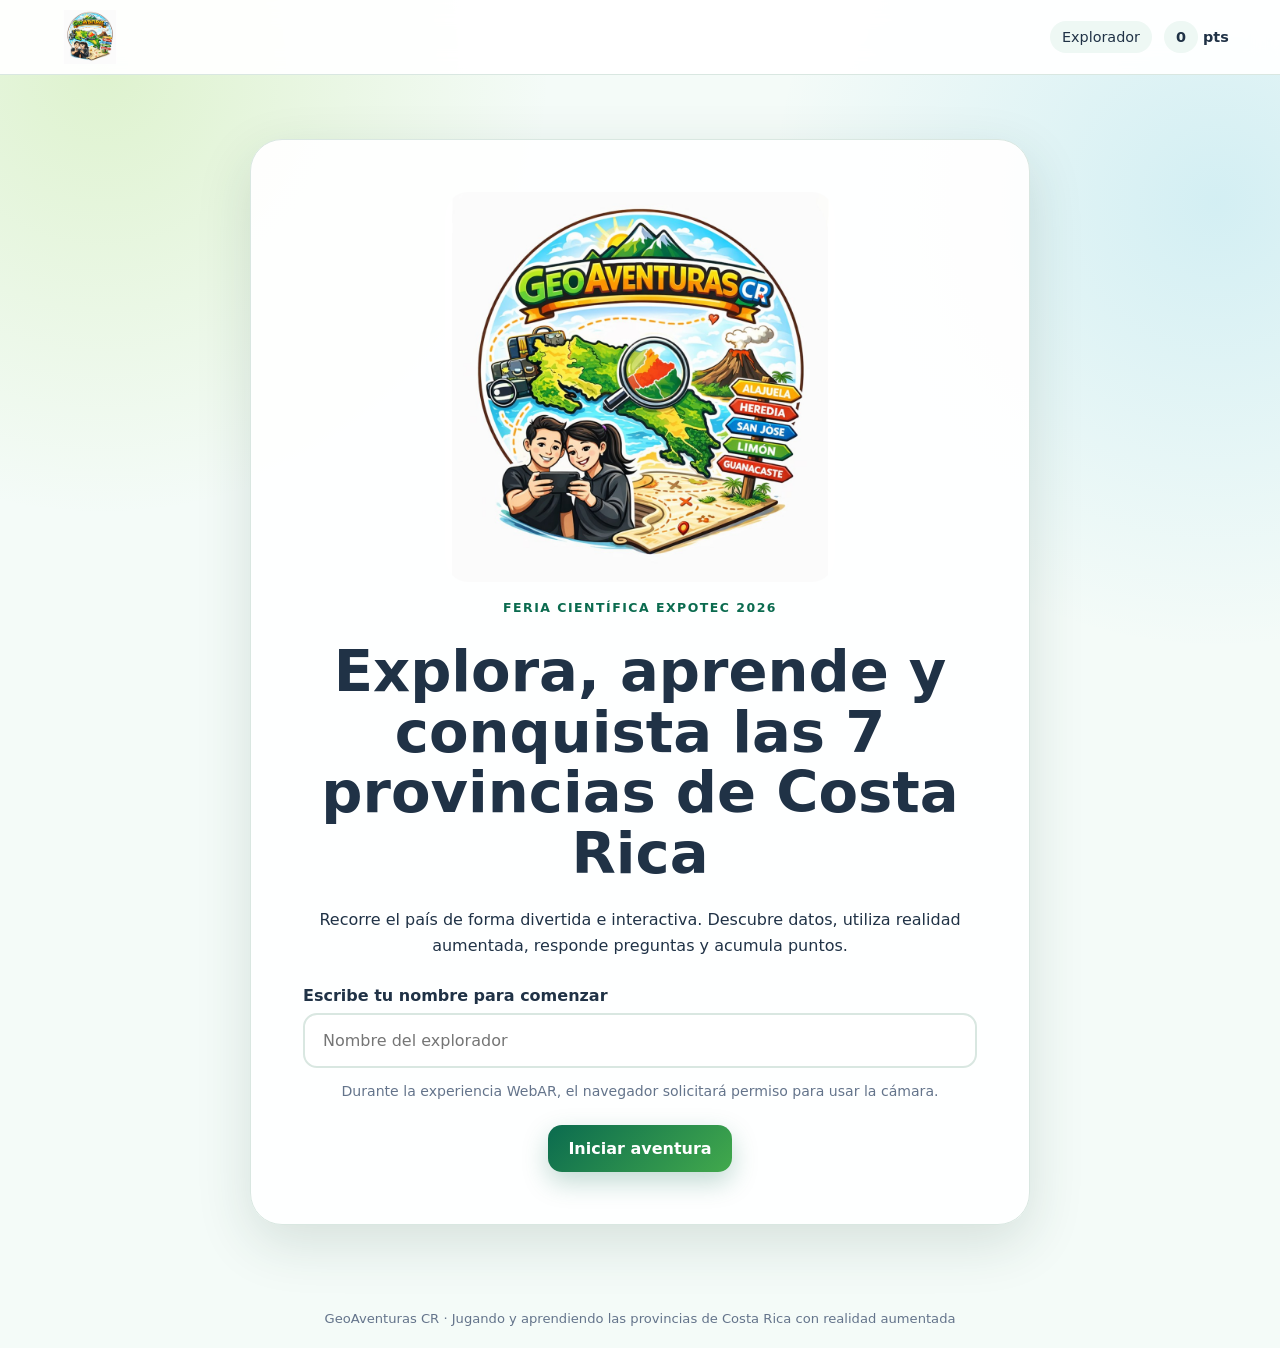
==== index.html @ 5a38e533 "Carga inicial del prototipo GeoAventuras CR v0.1" ====
<!doctype html>
<html lang="es">
<head>
  <meta charset="utf-8">
  <meta name="viewport" content="width=device-width,initial-scale=1,viewport-fit=cover">
  <meta name="theme-color" content="#0b6b4f">
  <meta name="description" content="GeoAventuras CR: juego educativo sobre las provincias de Costa Rica.">
  <title>GeoAventuras CR</title>
  <link rel="stylesheet" href="estilos.css">
  <script defer src="juego.js"></script>
</head>
<body>
  <div class="app-shell">
    <header class="topbar">
      <img src="assets/logo-geoaventuras.jpg" alt="Logo de GeoAventuras CR" class="top-logo">
      <div class="top-stats">
        <span id="playerBadge">Explorador</span>
        <strong><span id="scoreTop">0</span> pts</strong>
      </div>
    </header>

    <main>
      <section id="screen-welcome" class="screen active welcome">
        <div class="hero-card">
          <img src="assets/logo-geoaventuras.jpg" alt="GeoAventuras CR" class="hero-logo">
          <p class="eyebrow">Feria Científica EXPOTEC 2026</p>
          <h1>Explora, aprende y conquista las 7 provincias de Costa Rica</h1>
          <p>Recorre el país de forma divertida e interactiva. Descubre datos, utiliza realidad aumentada, responde preguntas y acumula puntos.</p>
          <label for="playerName">Escribe tu nombre para comenzar</label>
          <input id="playerName" type="text" maxlength="40" autocomplete="name" placeholder="Nombre del explorador">
          <p class="camera-note">Durante la experiencia WebAR, el navegador solicitará permiso para usar la cámara.</p>
          <button id="startBtn" class="btn primary">Iniciar aventura</button>
        </div>
      </section>

      <section id="screen-map" class="screen">
        <div class="section-heading">
          <div>
            <p class="eyebrow">Ruta nacional</p>
            <h2>Mapa de Costa Rica</h2>
            <p>Limón está disponible. Las demás provincias se habilitarán progresivamente.</p>
          </div>
          <div class="progress-box">
            <span>Progreso</span>
            <strong id="progressText">0 de 7</strong>
          </div>
        </div>

        <div class="map-layout">
          <img src="assets/mapa-costa-rica.svg" alt="Mapa esquemático de Costa Rica con Limón disponible" class="cr-map">
          <div class="province-grid" id="provinceGrid"></div>
        </div>
      </section>

      <section id="screen-limon" class="screen">
        <button class="back-link" data-go="screen-map">← Volver al mapa</button>
        <div class="province-hero">
          <img src="assets/limon-representativa.svg" alt="Ilustración representativa de Limón">
          <div class="province-copy">
            <p class="eyebrow">Provincia 1</p>
            <h2>Limón</h2>
            <p>Limón se ubica en la zona este y noreste de Costa Rica, junto al mar Caribe. Destaca por su riqueza natural, diversidad cultural y actividad portuaria.</p>
            <div class="fact-grid">
              <div><span>Capital</span><strong>Limón</strong></div>
              <div><span>Litoral</span><strong>Caribe</strong></div>
              <div><span>Preguntas</span><strong>6</strong></div>
              <div><span>Puntaje máximo</span><strong>60</strong></div>
            </div>
            <div class="action-row">
              <a class="btn secondary" href="ar-limon.html">Probar realidad aumentada</a>
              <button id="beginQuizBtn" class="btn primary">Comenzar preguntas</button>
            </div>
          </div>
        </div>
      </section>

      <section id="screen-quiz" class="screen">
        <div class="quiz-header">
          <div>
            <p class="eyebrow">Desafío de Limón</p>
            <h2 id="questionCounter">Pregunta 1 de 6</h2>
          </div>
          <div class="score-chip"><span id="quizScore">0</span> puntos</div>
        </div>

        <div class="quiz-card">
          <div class="quiz-progress"><span id="quizProgressBar"></span></div>
          <h3 id="questionText"></h3>
          <div id="answers" class="answers"></div>
          <div id="feedback" class="feedback" aria-live="polite"></div>
          <button id="nextQuestionBtn" class="btn primary hidden">Continuar</button>
        </div>
      </section>

      <section id="screen-result" class="screen">
        <div class="result-card">
          <div class="result-icon">🏆</div>
          <p class="eyebrow">Provincia completada</p>
          <h2>¡Misión Limón finalizada!</h2>
          <p id="resultMessage"></p>
          <div class="big-score"><span id="finalScore">0</span><small>/60 puntos</small></div>
          <div class="result-actions">
            <button id="returnMapBtn" class="btn primary">Volver al mapa</button>
            <button id="resetBtn" class="btn ghost">Reiniciar prototipo</button>
          </div>
          <p class="prototype-note">En la versión final, al completar las siete provincias se generará el certificado de participación en PDF.</p>
        </div>
      </section>
    </main>

    <footer>GeoAventuras CR · Jugando y aprendiendo las provincias de Costa Rica con realidad aumentada</footer>
  </div>
</body>
</html>
---- estilos.css ----
:root{
  --green:#0b6b4f;
  --green-2:#42a94c;
  --lime:#91d43b;
  --orange:#f58220;
  --yellow:#ffd43b;
  --blue:#0ca4d6;
  --ink:#203246;
  --muted:#64748b;
  --bg:#f4fbf8;
  --card:#ffffff;
  --danger:#c23b32;
  --border:#d9e7e1;
  --shadow:0 18px 55px rgba(26,65,52,.14);
}
*{box-sizing:border-box}
html{scroll-behavior:smooth}
body{
  margin:0;
  font-family:Inter,ui-sans-serif,system-ui,-apple-system,BlinkMacSystemFont,"Segoe UI",sans-serif;
  color:var(--ink);
  background:
    radial-gradient(circle at 8% 5%,rgba(145,212,59,.22),transparent 28rem),
    radial-gradient(circle at 95% 15%,rgba(12,164,214,.14),transparent 28rem),
    var(--bg);
}
button,input{font:inherit}
button,a{touch-action:manipulation}
.app-shell{min-height:100vh;display:flex;flex-direction:column}
.topbar{
  position:sticky;top:0;z-index:20;
  display:flex;align-items:center;justify-content:space-between;
  padding:10px clamp(16px,4vw,54px);
  background:rgba(255,255,255,.94);backdrop-filter:blur(12px);
  border-bottom:1px solid var(--border)
}
.top-logo{width:78px;height:54px;object-fit:contain;border-radius:12px}
.top-stats{display:flex;align-items:center;gap:12px;font-size:.9rem}
.top-stats span{background:#eef8f4;padding:8px 12px;border-radius:999px}
main{flex:1}
.screen{display:none;padding:clamp(24px,5vw,64px);max-width:1280px;margin:0 auto;width:100%}
.screen.active{display:block;animation:fade .35s ease}
@keyframes fade{from{opacity:0;transform:translateY(8px)}to{opacity:1;transform:none}}
.welcome{min-height:calc(100vh - 140px);place-items:center}
.welcome.active{display:grid}
.hero-card{
  max-width:780px;background:rgba(255,255,255,.95);border:1px solid var(--border);
  border-radius:32px;padding:clamp(24px,5vw,52px);box-shadow:var(--shadow);text-align:center
}
.hero-logo{width:min(390px,85%);border-radius:24px}
.eyebrow{text-transform:uppercase;letter-spacing:.12em;font-weight:800;color:var(--green);font-size:.78rem}
h1{font-size:clamp(2rem,5vw,3.6rem);line-height:1.05;margin:.4em 0}
h2{font-size:clamp(1.75rem,4vw,2.7rem);margin:.2em 0}
p{line-height:1.65}
label{display:block;text-align:left;font-weight:750;margin:26px 0 8px}
input{
  width:100%;padding:16px 18px;border:2px solid var(--border);border-radius:14px;
  outline:none;background:white
}
input:focus{border-color:var(--green-2);box-shadow:0 0 0 4px rgba(66,169,76,.12)}
.camera-note{font-size:.88rem;color:var(--muted);margin:12px 0 22px}
.btn{
  display:inline-flex;align-items:center;justify-content:center;gap:8px;
  border:0;border-radius:14px;padding:14px 20px;font-weight:800;cursor:pointer;
  text-decoration:none;transition:.2s transform,.2s box-shadow,.2s background
}
.btn:hover{transform:translateY(-2px)}
.btn.primary{background:linear-gradient(135deg,var(--green),var(--green-2));color:white;box-shadow:0 10px 26px rgba(11,107,79,.25)}
.btn.secondary{background:linear-gradient(135deg,var(--blue),#30c2cf);color:white}
.btn.ghost{background:#eff5f2;color:var(--ink)}
.section-heading{display:flex;gap:24px;align-items:flex-end;justify-content:space-between;margin-bottom:30px}
.progress-box{background:white;border:1px solid var(--border);border-radius:18px;padding:14px 20px;min-width:130px;text-align:center}
.progress-box span{display:block;color:var(--muted);font-size:.82rem}
.map-layout{display:grid;grid-template-columns:minmax(0,1.2fr) minmax(290px,.8fr);gap:28px;align-items:start}
.cr-map{width:100%;background:white;border:1px solid var(--border);border-radius:28px;box-shadow:var(--shadow)}
.province-grid{display:grid;gap:12px}
.province-card{
  width:100%;display:flex;align-items:center;justify-content:space-between;gap:15px;
  text-align:left;border:1px solid var(--border);border-radius:18px;padding:16px;background:white;
  color:var(--ink)
}
.province-card.available{cursor:pointer;border-color:#a6dd94;box-shadow:0 8px 24px rgba(66,169,76,.14)}
.province-card.locked{opacity:.66;cursor:not-allowed}
.province-card.completed{border-color:var(--green);background:#edf9f0}
.province-card .status{font-size:.78rem;font-weight:800;padding:7px 10px;border-radius:999px;background:#eef2f4}
.province-card.available .status{background:#e1f6df;color:#26732e}
.back-link{border:0;background:transparent;color:var(--green);font-weight:800;cursor:pointer;margin-bottom:18px}
.province-hero{
  display:grid;grid-template-columns:minmax(0,1.1fr) minmax(320px,.9fr);gap:32px;
  background:white;border:1px solid var(--border);border-radius:30px;padding:clamp(18px,3vw,34px);box-shadow:var(--shadow)
}
.province-hero>img{width:100%;border-radius:22px}
.fact-grid{display:grid;grid-template-columns:repeat(2,1fr);gap:12px;margin:24px 0}
.fact-grid>div{background:#f3faf6;padding:14px;border-radius:14px}
.fact-grid span{display:block;color:var(--muted);font-size:.78rem}
.action-row{display:flex;gap:12px;flex-wrap:wrap}
.quiz-header{display:flex;align-items:center;justify-content:space-between;margin-bottom:24px}
.score-chip{background:var(--yellow);padding:12px 18px;border-radius:999px;font-weight:900}
.quiz-card{max-width:850px;margin:auto;background:white;border-radius:30px;padding:clamp(22px,5vw,45px);box-shadow:var(--shadow);border:1px solid var(--border)}
.quiz-card h3{font-size:clamp(1.35rem,3vw,2rem);line-height:1.35}
.quiz-progress{height:10px;background:#e7efeb;border-radius:999px;overflow:hidden;margin-bottom:28px}
.quiz-progress span{display:block;height:100%;width:0;background:linear-gradient(90deg,var(--green-2),var(--yellow));transition:width .3s}
.answers{display:grid;gap:12px;margin:24px 0}
.answer-btn{
  width:100%;text-align:left;border:2px solid var(--border);background:white;padding:16px 18px;
  border-radius:16px;cursor:pointer;font-weight:680;color:var(--ink)
}
.answer-btn:hover:not(:disabled){border-color:var(--blue);background:#f0fbff}
.answer-btn.correct{border-color:var(--green-2);background:#eaf8e9}
.answer-btn.incorrect{border-color:var(--danger);background:#fff0ef}
.answer-btn:disabled{cursor:default}
.feedback{display:none;padding:16px;border-radius:14px;margin:16px 0;line-height:1.55}
.feedback.show{display:block}
.feedback.good{background:#eaf8e9;border-left:5px solid var(--green-2)}
.feedback.bad{background:#fff0ef;border-left:5px solid var(--danger)}
.hidden{display:none!important}
.result-card{max-width:720px;margin:auto;text-align:center;background:white;border:1px solid var(--border);border-radius:32px;padding:clamp(26px,6vw,58px);box-shadow:var(--shadow)}
.result-icon{font-size:4rem}
.big-score{font-size:clamp(3rem,10vw,6rem);font-weight:900;color:var(--green);line-height:1}
.big-score small{display:block;font-size:1rem;color:var(--muted);margin-top:8px}
.result-actions{display:flex;justify-content:center;gap:12px;flex-wrap:wrap;margin-top:28px}
.prototype-note{font-size:.87rem;color:var(--muted);margin-top:24px}
footer{text-align:center;padding:22px;color:var(--muted);font-size:.82rem}
@media(max-width:820px){
  .map-layout,.province-hero{grid-template-columns:1fr}
  .section-heading{align-items:flex-start;flex-direction:column}
  .progress-box{align-self:stretch}
}
@media(max-width:520px){
  .screen{padding:22px 15px}
  .topbar{padding:8px 12px}
  .top-logo{width:62px;height:44px}
  .top-stats{gap:6px;font-size:.78rem}
  .top-stats span{padding:7px 9px}
  .hero-card,.quiz-card,.result-card{border-radius:22px}
  .fact-grid{grid-template-columns:1fr 1fr}
  .action-row .btn{width:100%}
}
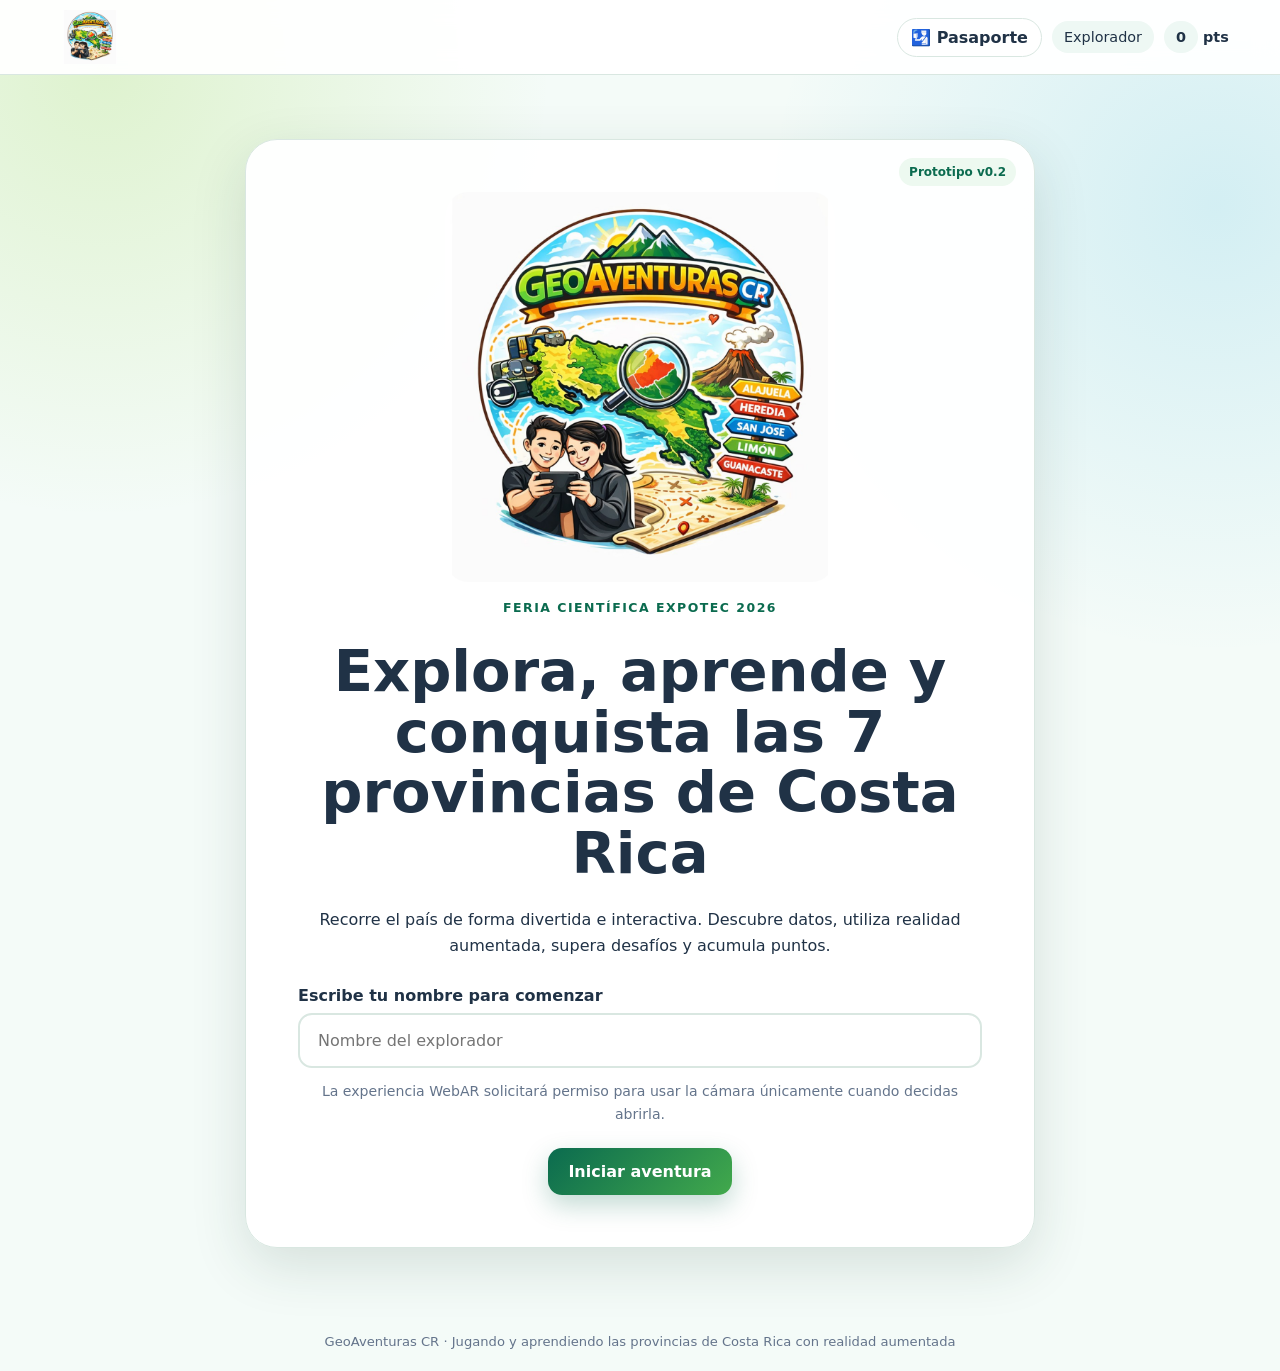
==== commit f3bee00e: "Actualización GeoAventuras CR v0.2 con mapa real de Costa Rica" ====
--- a/index.html
+++ b/index.html
@@ -2,33 +2,52 @@
 <html lang="es">
 <head>
   <meta charset="utf-8">
-  <meta name="viewport" content="width=device-width,initial-scale=1,viewport-fit=cover">
+  <meta name="viewport" content="width=device-width, initial-scale=1, viewport-fit=cover">
   <meta name="theme-color" content="#0b6b4f">
-  <meta name="description" content="GeoAventuras CR: juego educativo sobre las provincias de Costa Rica.">
-  <title>GeoAventuras CR</title>
+  <meta name="description" content="GeoAventuras CR: juego educativo WebAR sobre las provincias de Costa Rica.">
+  <title>GeoAventuras CR · v0.2</title>
   <link rel="stylesheet" href="estilos.css">
+  <script defer src="datos/catalogo.js"></script>
+  <script defer src="datos/limon.js"></script>
   <script defer src="juego.js"></script>
 </head>
 <body>
   <div class="app-shell">
     <header class="topbar">
-      <img src="assets/logo-geoaventuras.jpg" alt="Logo de GeoAventuras CR" class="top-logo">
-      <div class="top-stats">
-        <span id="playerBadge">Explorador</span>
-        <strong><span id="scoreTop">0</span> pts</strong>
+      <button class="brand-button" id="homeLogoBtn" aria-label="Ir al mapa">
+        <img src="assets/logo-geoaventuras.jpg" alt="Logo de GeoAventuras CR" class="top-logo">
+      </button>
+
+      <div class="top-actions">
+        <button class="passport-button" id="passportBtn" type="button">
+          <span>🛂</span> Pasaporte
+        </button>
+        <div class="top-stats">
+          <span id="playerBadge">Explorador</span>
+          <strong><span id="scoreTop">0</span> pts</strong>
+        </div>
       </div>
     </header>
 
     <main>
       <section id="screen-welcome" class="screen active welcome">
         <div class="hero-card">
+          <span class="version-chip">Prototipo v0.2</span>
           <img src="assets/logo-geoaventuras.jpg" alt="GeoAventuras CR" class="hero-logo">
           <p class="eyebrow">Feria Científica EXPOTEC 2026</p>
           <h1>Explora, aprende y conquista las 7 provincias de Costa Rica</h1>
-          <p>Recorre el país de forma divertida e interactiva. Descubre datos, utiliza realidad aumentada, responde preguntas y acumula puntos.</p>
+          <p>
+            Recorre el país de forma divertida e interactiva. Descubre datos,
+            utiliza realidad aumentada, supera desafíos y acumula puntos.
+          </p>
+
           <label for="playerName">Escribe tu nombre para comenzar</label>
           <input id="playerName" type="text" maxlength="40" autocomplete="name" placeholder="Nombre del explorador">
-          <p class="camera-note">Durante la experiencia WebAR, el navegador solicitará permiso para usar la cámara.</p>
+
+          <p class="camera-note">
+            La experiencia WebAR solicitará permiso para usar la cámara únicamente cuando decidas abrirla.
+          </p>
+
           <button id="startBtn" class="btn primary">Iniciar aventura</button>
         </div>
       </section>
@@ -38,57 +57,90 @@
           <div>
             <p class="eyebrow">Ruta nacional</p>
             <h2>Mapa de Costa Rica</h2>
-            <p>Limón está disponible. Las demás provincias se habilitarán progresivamente.</p>
-          </div>
+            <p>Limón está disponible. Las otras provincias se incorporarán progresivamente.</p>
+          </div>
+
           <div class="progress-box">
-            <span>Progreso</span>
+            <span>Progreso nacional</span>
             <strong id="progressText">0 de 7</strong>
+            <div class="mini-progress"><span id="nationalProgressBar"></span></div>
           </div>
         </div>
 
         <div class="map-layout">
-          <img src="assets/mapa-costa-rica.svg" alt="Mapa esquemático de Costa Rica con Limón disponible" class="cr-map">
-          <div class="province-grid" id="provinceGrid"></div>
-        </div>
-      </section>
-
-      <section id="screen-limon" class="screen">
+          <img
+            src="assets/mapa-costa-rica.svg"
+            alt="Mapa esquemático de Costa Rica con Limón disponible"
+            class="cr-map">
+
+          <aside>
+            <div class="passport-summary">
+              <span class="passport-icon">🛂</span>
+              <div>
+                <strong>Pasaporte GeoAventuras</strong>
+                <p id="passportSummaryText">Completa Limón para obtener tu primer sello.</p>
+              </div>
+            </div>
+            <div class="province-grid" id="provinceGrid"></div>
+          </aside>
+        </div>
+      </section>
+
+      <section id="screen-province" class="screen">
         <button class="back-link" data-go="screen-map">← Volver al mapa</button>
+
         <div class="province-hero">
-          <img src="assets/limon-representativa.svg" alt="Ilustración representativa de Limón">
+          <img id="provinceHeroImage" src="" alt="">
           <div class="province-copy">
-            <p class="eyebrow">Provincia 1</p>
-            <h2>Limón</h2>
-            <p>Limón se ubica en la zona este y noreste de Costa Rica, junto al mar Caribe. Destaca por su riqueza natural, diversidad cultural y actividad portuaria.</p>
+            <p class="eyebrow" id="provinceStage">Provincia 1</p>
+            <h2 id="provinceName">Limón</h2>
+            <p id="provinceSummary"></p>
+
             <div class="fact-grid">
-              <div><span>Capital</span><strong>Limón</strong></div>
-              <div><span>Litoral</span><strong>Caribe</strong></div>
-              <div><span>Preguntas</span><strong>6</strong></div>
-              <div><span>Puntaje máximo</span><strong>60</strong></div>
-            </div>
+              <div><span>Capital</span><strong id="provinceCapital"></strong></div>
+              <div><span>Litoral</span><strong id="provinceCoast"></strong></div>
+              <div><span>Desafíos evaluados</span><strong id="provinceQuestions"></strong></div>
+              <div><span>Puntaje máximo</span><strong id="provinceMaxScore"></strong></div>
+            </div>
+
+            <div id="provinceStatusBox" class="province-status-box"></div>
+
             <div class="action-row">
-              <a class="btn secondary" href="ar-limon.html">Probar realidad aumentada</a>
-              <button id="beginQuizBtn" class="btn primary">Comenzar preguntas</button>
-            </div>
-          </div>
-        </div>
-      </section>
-
-      <section id="screen-quiz" class="screen">
+              <a id="arBtn" class="btn secondary" href="ar-limon.html">Probar realidad aumentada</a>
+              <button id="beginQuizBtn" class="btn primary">Comenzar misión</button>
+            </div>
+          </div>
+        </div>
+      </section>
+
+      <section id="screen-activity" class="screen">
         <div class="quiz-header">
           <div>
-            <p class="eyebrow">Desafío de Limón</p>
-            <h2 id="questionCounter">Pregunta 1 de 6</h2>
+            <p class="eyebrow" id="activityCategory">Desafío de Limón</p>
+            <h2 id="activityCounter">Actividad 1</h2>
           </div>
           <div class="score-chip"><span id="quizScore">0</span> puntos</div>
         </div>
 
         <div class="quiz-card">
           <div class="quiz-progress"><span id="quizProgressBar"></span></div>
-          <h3 id="questionText"></h3>
-          <div id="answers" class="answers"></div>
-          <div id="feedback" class="feedback" aria-live="polite"></div>
-          <button id="nextQuestionBtn" class="btn primary hidden">Continuar</button>
+
+          <div id="infoActivity" class="activity-panel hidden">
+            <span class="content-chip">Aprende antes de responder</span>
+            <img id="infoImage" class="activity-image" src="" alt="">
+            <h3 id="infoHeading"></h3>
+            <p id="infoBody" class="info-body"></p>
+            <button id="continueInfoBtn" class="btn primary">Continuar</button>
+          </div>
+
+          <div id="questionActivity" class="activity-panel hidden">
+            <span id="questionTypeChip" class="content-chip"></span>
+            <img id="questionImage" class="activity-image hidden" src="" alt="">
+            <h3 id="questionText"></h3>
+            <div id="answers" class="answers"></div>
+            <div id="feedback" class="feedback" aria-live="polite"></div>
+            <button id="nextActivityBtn" class="btn primary hidden">Continuar</button>
+          </div>
         </div>
       </section>
 
@@ -98,17 +150,55 @@
           <p class="eyebrow">Provincia completada</p>
           <h2>¡Misión Limón finalizada!</h2>
           <p id="resultMessage"></p>
-          <div class="big-score"><span id="finalScore">0</span><small>/60 puntos</small></div>
+
+          <div class="result-metrics">
+            <div>
+              <strong id="finalScore">0</strong>
+              <span>de 60 puntos</span>
+            </div>
+            <div>
+              <strong id="correctAnswers">0</strong>
+              <span>respuestas correctas</span>
+            </div>
+          </div>
+
+          <div class="badge-earned">
+            <span class="badge-icon" id="resultBadgeIcon">🌊</span>
+            <div>
+              <small>Nueva insignia</small>
+              <strong id="resultBadgeName">Explorador del Caribe</strong>
+            </div>
+          </div>
+
           <div class="result-actions">
             <button id="returnMapBtn" class="btn primary">Volver al mapa</button>
+            <button id="repeatMissionBtn" class="btn secondary">Repetir misión</button>
             <button id="resetBtn" class="btn ghost">Reiniciar prototipo</button>
           </div>
-          <p class="prototype-note">En la versión final, al completar las siete provincias se generará el certificado de participación en PDF.</p>
+
+          <p class="prototype-note">
+            El certificado PDF se habilitará cuando estén disponibles y completadas las siete provincias.
+          </p>
         </div>
       </section>
     </main>
 
-    <footer>GeoAventuras CR · Jugando y aprendiendo las provincias de Costa Rica con realidad aumentada</footer>
+    <footer>
+      GeoAventuras CR · Jugando y aprendiendo las provincias de Costa Rica con realidad aumentada
+    </footer>
   </div>
+
+  <div id="passportModal" class="modal hidden" role="dialog" aria-modal="true" aria-labelledby="passportTitle">
+    <div class="modal-backdrop" data-close-modal></div>
+    <div class="modal-card">
+      <button class="modal-close" type="button" data-close-modal aria-label="Cerrar">×</button>
+      <p class="eyebrow">Registro de viaje</p>
+      <h2 id="passportTitle">Pasaporte GeoAventuras</h2>
+      <p>Los sellos se obtienen al completar las misiones provinciales.</p>
+      <div id="passportGrid" class="passport-grid"></div>
+    </div>
+  </div>
+
+  <noscript>Este juego necesita JavaScript activado para funcionar.</noscript>
 </body>
 </html>
--- a/estilos.css
+++ b/estilos.css
@@ -1,15 +1,18 @@
 :root{
   --green:#0b6b4f;
   --green-2:#42a94c;
+  --green-soft:#eaf8e9;
   --lime:#91d43b;
   --orange:#f58220;
   --yellow:#ffd43b;
   --blue:#0ca4d6;
+  --blue-soft:#edfaff;
   --ink:#203246;
   --muted:#64748b;
   --bg:#f4fbf8;
   --card:#ffffff;
   --danger:#c23b32;
+  --danger-soft:#fff0ef;
   --border:#d9e7e1;
   --shadow:0 18px 55px rgba(26,65,52,.14);
 }
@@ -24,18 +27,26 @@
     radial-gradient(circle at 95% 15%,rgba(12,164,214,.14),transparent 28rem),
     var(--bg);
 }
+body.modal-open{overflow:hidden}
 button,input{font:inherit}
 button,a{touch-action:manipulation}
+button:focus-visible,a:focus-visible,input:focus-visible{outline:4px solid rgba(12,164,214,.28);outline-offset:2px}
 .app-shell{min-height:100vh;display:flex;flex-direction:column}
 .topbar{
-  position:sticky;top:0;z-index:20;
+  position:sticky;top:0;z-index:30;
   display:flex;align-items:center;justify-content:space-between;
   padding:10px clamp(16px,4vw,54px);
   background:rgba(255,255,255,.94);backdrop-filter:blur(12px);
   border-bottom:1px solid var(--border)
 }
-.top-logo{width:78px;height:54px;object-fit:contain;border-radius:12px}
-.top-stats{display:flex;align-items:center;gap:12px;font-size:.9rem}
+.brand-button{border:0;background:transparent;padding:0;cursor:pointer}
+.top-logo{width:78px;height:54px;object-fit:contain;border-radius:12px;display:block}
+.top-actions{display:flex;align-items:center;gap:10px}
+.passport-button{
+  border:1px solid var(--border);background:#fff;color:var(--ink);
+  border-radius:999px;padding:9px 13px;font-weight:800;cursor:pointer
+}
+.top-stats{display:flex;align-items:center;gap:10px;font-size:.9rem}
 .top-stats span{background:#eef8f4;padding:8px 12px;border-radius:999px}
 main{flex:1}
 .screen{display:none;padding:clamp(24px,5vw,64px);max-width:1280px;margin:0 auto;width:100%}
@@ -44,15 +55,20 @@
 .welcome{min-height:calc(100vh - 140px);place-items:center}
 .welcome.active{display:grid}
 .hero-card{
-  max-width:780px;background:rgba(255,255,255,.95);border:1px solid var(--border);
+  position:relative;max-width:790px;background:rgba(255,255,255,.96);border:1px solid var(--border);
   border-radius:32px;padding:clamp(24px,5vw,52px);box-shadow:var(--shadow);text-align:center
 }
+.version-chip{
+  position:absolute;top:18px;right:18px;background:#edf9f0;color:var(--green);
+  padding:7px 10px;border-radius:999px;font-size:.75rem;font-weight:900
+}
 .hero-logo{width:min(390px,85%);border-radius:24px}
-.eyebrow{text-transform:uppercase;letter-spacing:.12em;font-weight:800;color:var(--green);font-size:.78rem}
+.eyebrow{text-transform:uppercase;letter-spacing:.12em;font-weight:900;color:var(--green);font-size:.78rem}
 h1{font-size:clamp(2rem,5vw,3.6rem);line-height:1.05;margin:.4em 0}
 h2{font-size:clamp(1.75rem,4vw,2.7rem);margin:.2em 0}
+h3{font-size:clamp(1.35rem,3vw,2rem);line-height:1.35}
 p{line-height:1.65}
-label{display:block;text-align:left;font-weight:750;margin:26px 0 8px}
+label{display:block;text-align:left;font-weight:800;margin:26px 0 8px}
 input{
   width:100%;padding:16px 18px;border:2px solid var(--border);border-radius:14px;
   outline:none;background:white
@@ -61,7 +77,7 @@
 .camera-note{font-size:.88rem;color:var(--muted);margin:12px 0 22px}
 .btn{
   display:inline-flex;align-items:center;justify-content:center;gap:8px;
-  border:0;border-radius:14px;padding:14px 20px;font-weight:800;cursor:pointer;
+  border:0;border-radius:14px;padding:14px 20px;font-weight:900;cursor:pointer;
   text-decoration:none;transition:.2s transform,.2s box-shadow,.2s background
 }
 .btn:hover{transform:translateY(-2px)}
@@ -69,22 +85,29 @@
 .btn.secondary{background:linear-gradient(135deg,var(--blue),#30c2cf);color:white}
 .btn.ghost{background:#eff5f2;color:var(--ink)}
 .section-heading{display:flex;gap:24px;align-items:flex-end;justify-content:space-between;margin-bottom:30px}
-.progress-box{background:white;border:1px solid var(--border);border-radius:18px;padding:14px 20px;min-width:130px;text-align:center}
+.progress-box{background:white;border:1px solid var(--border);border-radius:18px;padding:14px 20px;min-width:190px;text-align:center}
 .progress-box span{display:block;color:var(--muted);font-size:.82rem}
-.map-layout{display:grid;grid-template-columns:minmax(0,1.2fr) minmax(290px,.8fr);gap:28px;align-items:start}
+.mini-progress{height:7px;background:#e7efeb;border-radius:999px;overflow:hidden;margin-top:9px}
+.mini-progress span{display:block;height:100%;width:0;background:linear-gradient(90deg,var(--green-2),var(--yellow));transition:width .35s}
+.map-layout{display:grid;grid-template-columns:minmax(0,1.2fr) minmax(310px,.8fr);gap:28px;align-items:start}
 .cr-map{width:100%;background:white;border:1px solid var(--border);border-radius:28px;box-shadow:var(--shadow)}
+.passport-summary{
+  display:flex;gap:14px;align-items:center;background:linear-gradient(135deg,#fff8dd,#fff);
+  border:1px solid #f2db83;border-radius:18px;padding:15px;margin-bottom:14px
+}
+.passport-summary p{margin:3px 0 0;font-size:.84rem;color:var(--muted);line-height:1.4}
+.passport-icon{font-size:2rem}
 .province-grid{display:grid;gap:12px}
 .province-card{
   width:100%;display:flex;align-items:center;justify-content:space-between;gap:15px;
-  text-align:left;border:1px solid var(--border);border-radius:18px;padding:16px;background:white;
-  color:var(--ink)
+  text-align:left;border:1px solid var(--border);border-radius:18px;padding:16px;background:white;color:var(--ink)
 }
 .province-card.available{cursor:pointer;border-color:#a6dd94;box-shadow:0 8px 24px rgba(66,169,76,.14)}
 .province-card.locked{opacity:.66;cursor:not-allowed}
 .province-card.completed{border-color:var(--green);background:#edf9f0}
-.province-card .status{font-size:.78rem;font-weight:800;padding:7px 10px;border-radius:999px;background:#eef2f4}
+.province-card .status{font-size:.76rem;font-weight:900;padding:7px 10px;border-radius:999px;background:#eef2f4;white-space:nowrap}
 .province-card.available .status{background:#e1f6df;color:#26732e}
-.back-link{border:0;background:transparent;color:var(--green);font-weight:800;cursor:pointer;margin-bottom:18px}
+.back-link{border:0;background:transparent;color:var(--green);font-weight:900;cursor:pointer;margin-bottom:18px}
 .province-hero{
   display:grid;grid-template-columns:minmax(0,1.1fr) minmax(320px,.9fr);gap:32px;
   background:white;border:1px solid var(--border);border-radius:30px;padding:clamp(18px,3vw,34px);box-shadow:var(--shadow)
@@ -93,38 +116,88 @@
 .fact-grid{display:grid;grid-template-columns:repeat(2,1fr);gap:12px;margin:24px 0}
 .fact-grid>div{background:#f3faf6;padding:14px;border-radius:14px}
 .fact-grid span{display:block;color:var(--muted);font-size:.78rem}
+.province-status-box{border-radius:14px;padding:13px 15px;margin-bottom:18px;font-weight:750}
+.province-status-box.pending{background:#eef8f4;color:var(--green)}
+.province-status-box.completed{background:#fff6cf;color:#765a00}
 .action-row{display:flex;gap:12px;flex-wrap:wrap}
 .quiz-header{display:flex;align-items:center;justify-content:space-between;margin-bottom:24px}
 .score-chip{background:var(--yellow);padding:12px 18px;border-radius:999px;font-weight:900}
-.quiz-card{max-width:850px;margin:auto;background:white;border-radius:30px;padding:clamp(22px,5vw,45px);box-shadow:var(--shadow);border:1px solid var(--border)}
-.quiz-card h3{font-size:clamp(1.35rem,3vw,2rem);line-height:1.35}
+.quiz-card{
+  max-width:880px;margin:auto;background:white;border-radius:30px;
+  padding:clamp(22px,5vw,45px);box-shadow:var(--shadow);border:1px solid var(--border)
+}
 .quiz-progress{height:10px;background:#e7efeb;border-radius:999px;overflow:hidden;margin-bottom:28px}
 .quiz-progress span{display:block;height:100%;width:0;background:linear-gradient(90deg,var(--green-2),var(--yellow));transition:width .3s}
+.activity-panel{animation:fade .28s ease}
+.activity-image{
+  width:100%;max-height:440px;object-fit:contain;background:#f5fbf8;
+  border:1px solid var(--border);border-radius:20px;margin:16px 0 22px
+}
+.content-chip{
+  display:inline-block;background:var(--blue-soft);color:#08759a;border-radius:999px;
+  padding:7px 10px;font-size:.75rem;font-weight:900;text-transform:uppercase;letter-spacing:.07em
+}
+.info-body{font-size:1.05rem;color:#42566d;margin-bottom:24px}
 .answers{display:grid;gap:12px;margin:24px 0}
 .answer-btn{
-  width:100%;text-align:left;border:2px solid var(--border);background:white;padding:16px 18px;
-  border-radius:16px;cursor:pointer;font-weight:680;color:var(--ink)
+  width:100%;text-align:left;border:2px solid var(--border);background:white;
+  padding:16px 18px;border-radius:16px;cursor:pointer;font-weight:720;color:var(--ink)
 }
 .answer-btn:hover:not(:disabled){border-color:var(--blue);background:#f0fbff}
-.answer-btn.correct{border-color:var(--green-2);background:#eaf8e9}
-.answer-btn.incorrect{border-color:var(--danger);background:#fff0ef}
+.answer-btn.correct{border-color:var(--green-2);background:var(--green-soft)}
+.answer-btn.incorrect{border-color:var(--danger);background:var(--danger-soft)}
 .answer-btn:disabled{cursor:default}
 .feedback{display:none;padding:16px;border-radius:14px;margin:16px 0;line-height:1.55}
 .feedback.show{display:block}
-.feedback.good{background:#eaf8e9;border-left:5px solid var(--green-2)}
-.feedback.bad{background:#fff0ef;border-left:5px solid var(--danger)}
+.feedback.good{background:var(--green-soft);border-left:5px solid var(--green-2)}
+.feedback.bad{background:var(--danger-soft);border-left:5px solid var(--danger)}
 .hidden{display:none!important}
-.result-card{max-width:720px;margin:auto;text-align:center;background:white;border:1px solid var(--border);border-radius:32px;padding:clamp(26px,6vw,58px);box-shadow:var(--shadow)}
+.result-card{
+  max-width:760px;margin:auto;text-align:center;background:white;border:1px solid var(--border);
+  border-radius:32px;padding:clamp(26px,6vw,58px);box-shadow:var(--shadow)
+}
 .result-icon{font-size:4rem}
-.big-score{font-size:clamp(3rem,10vw,6rem);font-weight:900;color:var(--green);line-height:1}
-.big-score small{display:block;font-size:1rem;color:var(--muted);margin-top:8px}
+.result-metrics{display:grid;grid-template-columns:1fr 1fr;gap:14px;margin:24px 0}
+.result-metrics>div{background:#f3faf6;border-radius:18px;padding:18px}
+.result-metrics strong{display:block;font-size:2.3rem;color:var(--green)}
+.result-metrics span{color:var(--muted);font-size:.85rem}
+.badge-earned{
+  display:flex;align-items:center;justify-content:center;gap:14px;
+  max-width:420px;margin:22px auto;background:linear-gradient(135deg,#fff7cf,#fff);
+  border:1px solid #f0d368;border-radius:20px;padding:16px;text-align:left
+}
+.badge-icon{font-size:2.6rem}
+.badge-earned small{display:block;color:var(--muted)}
+.badge-earned strong{display:block;color:#735900}
 .result-actions{display:flex;justify-content:center;gap:12px;flex-wrap:wrap;margin-top:28px}
 .prototype-note{font-size:.87rem;color:var(--muted);margin-top:24px}
 footer{text-align:center;padding:22px;color:var(--muted);font-size:.82rem}
+
+.modal{position:fixed;inset:0;z-index:50;display:grid;place-items:center;padding:18px}
+.modal-backdrop{position:absolute;inset:0;background:rgba(14,30,27,.62);backdrop-filter:blur(5px)}
+.modal-card{
+  position:relative;z-index:1;width:min(850px,100%);max-height:90vh;overflow:auto;
+  background:white;border-radius:28px;padding:clamp(22px,5vw,42px);box-shadow:0 30px 80px rgba(0,0,0,.28)
+}
+.modal-close{position:absolute;right:18px;top:15px;border:0;background:#eef5f2;border-radius:50%;width:40px;height:40px;font-size:1.55rem;cursor:pointer}
+.passport-grid{display:grid;grid-template-columns:repeat(auto-fit,minmax(170px,1fr));gap:14px;margin-top:24px}
+.passport-stamp{
+  min-height:150px;border:2px dashed #b7c6be;border-radius:20px;padding:16px;
+  display:grid;place-items:center;text-align:center;background:#f8fbfa
+}
+.passport-stamp.completed{border-style:solid;border-color:#d7b63d;background:linear-gradient(145deg,#fff4b8,#fff)}
+.passport-stamp .stamp-icon{font-size:2.4rem}
+.passport-stamp strong{display:block}
+.passport-stamp small{color:var(--muted)}
 @media(max-width:820px){
   .map-layout,.province-hero{grid-template-columns:1fr}
   .section-heading{align-items:flex-start;flex-direction:column}
   .progress-box{align-self:stretch}
+}
+@media(max-width:600px){
+  .passport-button{font-size:0;width:44px;height:44px;padding:0}
+  .passport-button span{font-size:1.25rem}
+  .result-metrics{grid-template-columns:1fr}
 }
 @media(max-width:520px){
   .screen{padding:22px 15px}
@@ -134,5 +207,7 @@
   .top-stats span{padding:7px 9px}
   .hero-card,.quiz-card,.result-card{border-radius:22px}
   .fact-grid{grid-template-columns:1fr 1fr}
-  .action-row .btn{width:100%}
-}
+  .action-row .btn,.result-actions .btn{width:100%}
+  .quiz-header{align-items:flex-start;gap:12px}
+  .score-chip{font-size:.82rem}
+}
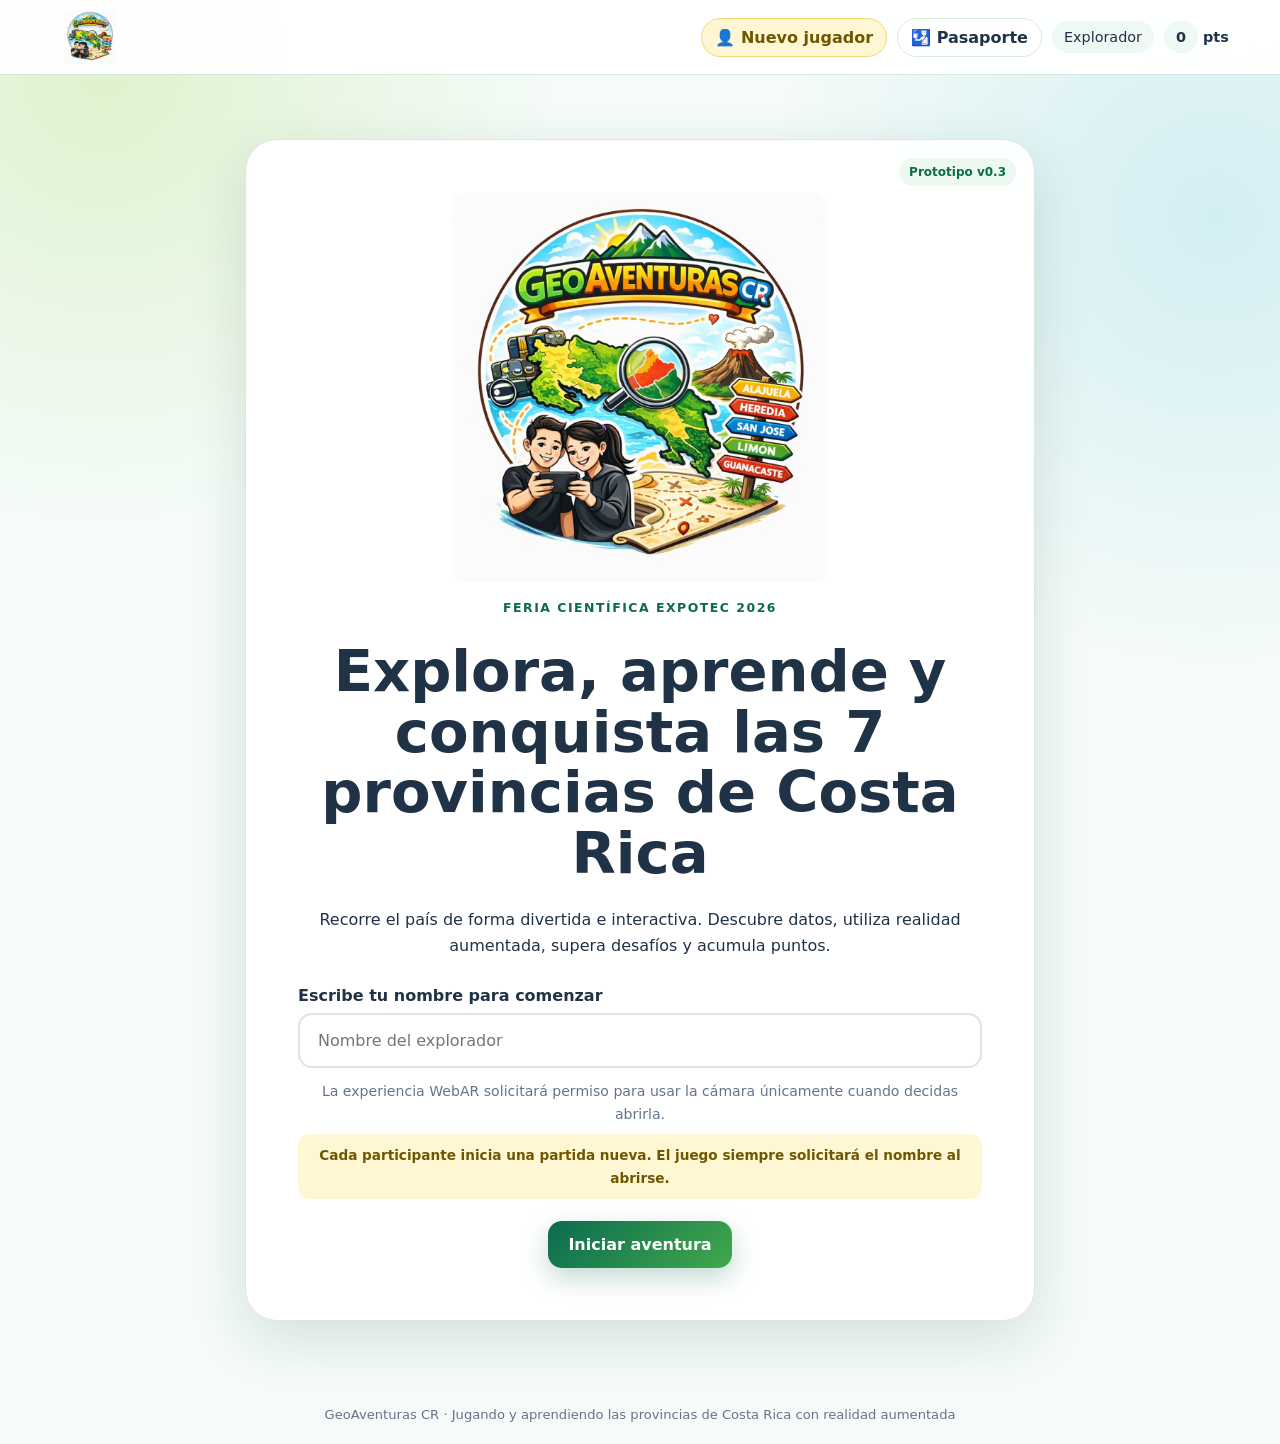
==== commit 77b291b1: "Actualización GeoAventuras CR v0.3" ====
--- a/index.html
+++ b/index.html
@@ -5,7 +5,7 @@
   <meta name="viewport" content="width=device-width, initial-scale=1, viewport-fit=cover">
   <meta name="theme-color" content="#0b6b4f">
   <meta name="description" content="GeoAventuras CR: juego educativo WebAR sobre las provincias de Costa Rica.">
-  <title>GeoAventuras CR · v0.2</title>
+  <title>GeoAventuras CR · v0.3</title>
   <link rel="stylesheet" href="estilos.css">
   <script defer src="datos/catalogo.js"></script>
   <script defer src="datos/limon.js"></script>
@@ -19,6 +19,9 @@
       </button>
 
       <div class="top-actions">
+        <button class="new-player-button" id="newPlayerBtn" type="button">
+          <span>👤</span> Nuevo jugador
+        </button>
         <button class="passport-button" id="passportBtn" type="button">
           <span>🛂</span> Pasaporte
         </button>
@@ -32,7 +35,7 @@
     <main>
       <section id="screen-welcome" class="screen active welcome">
         <div class="hero-card">
-          <span class="version-chip">Prototipo v0.2</span>
+          <span class="version-chip">Prototipo v0.3</span>
           <img src="assets/logo-geoaventuras.jpg" alt="GeoAventuras CR" class="hero-logo">
           <p class="eyebrow">Feria Científica EXPOTEC 2026</p>
           <h1>Explora, aprende y conquista las 7 provincias de Costa Rica</h1>
@@ -44,9 +47,14 @@
           <label for="playerName">Escribe tu nombre para comenzar</label>
           <input id="playerName" type="text" maxlength="40" autocomplete="name" placeholder="Nombre del explorador">
 
-          <p class="camera-note">
-            La experiencia WebAR solicitará permiso para usar la cámara únicamente cuando decidas abrirla.
-          </p>
+          <div class="welcome-notes">
+            <p class="camera-note">
+              La experiencia WebAR solicitará permiso para usar la cámara únicamente cuando decidas abrirla.
+            </p>
+            <p class="new-session-note">
+              Cada participante inicia una partida nueva. El juego siempre solicitará el nombre al abrirse.
+            </p>
+          </div>
 
           <button id="startBtn" class="btn primary">Iniciar aventura</button>
         </div>
@@ -68,10 +76,27 @@
         </div>
 
         <div class="map-layout">
-          <img
-            src="assets/mapa-costa-rica.svg"
-            alt="Mapa esquemático de Costa Rica con Limón disponible"
-            class="cr-map">
+          <div class="map-visual-card">
+            <div class="map-title-badge">
+              <strong>Costa Rica</strong>
+              <span>7 provincias · 1 gran aventura</span>
+            </div>
+
+            <img
+              src="assets/mapa-costa-rica-color.png"
+              alt="Mapa escolar a color de Costa Rica dividido por provincias"
+              class="cr-map">
+
+            <div class="limon-marker" aria-hidden="true">
+              <span class="pulse-dot"></span>
+              <strong>Limón disponible</strong>
+            </div>
+
+            <div class="map-legend">
+              <span><i class="legend-dot active"></i> Disponible</span>
+              <span><i class="legend-lock">🔒</i> Próximamente</span>
+            </div>
+          </div>
 
           <aside>
             <div class="passport-summary">
@@ -106,7 +131,7 @@
             <div id="provinceStatusBox" class="province-status-box"></div>
 
             <div class="action-row">
-              <a id="arBtn" class="btn secondary" href="ar-limon.html">Probar realidad aumentada</a>
+              <a id="arBtn" class="btn secondary" href="ar-limon.html" target="_blank" rel="noopener">Probar realidad aumentada</a>
               <button id="beginQuizBtn" class="btn primary">Comenzar misión</button>
             </div>
           </div>
--- a/estilos.css
+++ b/estilos.css
@@ -42,9 +42,14 @@
 .brand-button{border:0;background:transparent;padding:0;cursor:pointer}
 .top-logo{width:78px;height:54px;object-fit:contain;border-radius:12px;display:block}
 .top-actions{display:flex;align-items:center;gap:10px}
-.passport-button{
+.passport-button,.new-player-button{
   border:1px solid var(--border);background:#fff;color:var(--ink);
   border-radius:999px;padding:9px 13px;font-weight:800;cursor:pointer
+}
+.new-player-button{
+  background:#fff7d4;
+  border-color:#f1d77a;
+  color:#6f5700;
 }
 .top-stats{display:flex;align-items:center;gap:10px;font-size:.9rem}
 .top-stats span{background:#eef8f4;padding:8px 12px;border-radius:999px}
@@ -74,7 +79,17 @@
   outline:none;background:white
 }
 input:focus{border-color:var(--green-2);box-shadow:0 0 0 4px rgba(66,169,76,.12)}
-.camera-note{font-size:.88rem;color:var(--muted);margin:12px 0 22px}
+.welcome-notes{margin:12px 0 22px}
+.camera-note{font-size:.88rem;color:var(--muted);margin:0 0 8px}
+.new-session-note{
+  margin:0;
+  padding:10px 12px;
+  border-radius:12px;
+  background:#fff7d4;
+  color:#6f5700;
+  font-size:.85rem;
+  font-weight:750;
+}
 .btn{
   display:inline-flex;align-items:center;justify-content:center;gap:8px;
   border:0;border-radius:14px;padding:14px 20px;font-weight:900;cursor:pointer;
@@ -90,7 +105,103 @@
 .mini-progress{height:7px;background:#e7efeb;border-radius:999px;overflow:hidden;margin-top:9px}
 .mini-progress span{display:block;height:100%;width:0;background:linear-gradient(90deg,var(--green-2),var(--yellow));transition:width .35s}
 .map-layout{display:grid;grid-template-columns:minmax(0,1.2fr) minmax(310px,.8fr);gap:28px;align-items:start}
-.cr-map{width:100%;background:white;border:1px solid var(--border);border-radius:28px;box-shadow:var(--shadow)}
+.map-visual-card{
+  position:relative;
+  min-height:540px;
+  display:grid;
+  place-items:center;
+  overflow:hidden;
+  border:1px solid #cce9f3;
+  border-radius:30px;
+  padding:74px 34px 58px;
+  background:
+    radial-gradient(circle at 12% 18%,rgba(255,255,255,.95) 0 5px,transparent 6px),
+    radial-gradient(circle at 84% 22%,rgba(255,255,255,.75) 0 7px,transparent 8px),
+    linear-gradient(180deg,#bfeeff 0%,#e9fbff 56%,#d9f3eb 100%);
+  box-shadow:var(--shadow);
+}
+.map-visual-card::before,
+.map-visual-card::after{
+  content:"";
+  position:absolute;
+  left:-4%;
+  width:108%;
+  height:42px;
+  border:5px solid rgba(75,190,220,.35);
+  border-color:rgba(75,190,220,.35) transparent transparent transparent;
+  border-radius:50%;
+}
+.map-visual-card::before{top:118px}
+.map-visual-card::after{bottom:46px}
+.map-title-badge{
+  position:absolute;
+  z-index:3;
+  top:20px;
+  left:22px;
+  display:flex;
+  flex-direction:column;
+  padding:11px 16px;
+  border-radius:16px;
+  background:rgba(255,255,255,.94);
+  box-shadow:0 8px 24px rgba(30,70,84,.12);
+}
+.map-title-badge strong{color:var(--green);font-size:1.18rem}
+.map-title-badge span{color:var(--muted);font-size:.78rem;font-weight:700}
+.cr-map{
+  position:relative;
+  z-index:2;
+  width:100%;
+  max-height:470px;
+  object-fit:contain;
+  filter:drop-shadow(0 15px 16px rgba(30,70,84,.15));
+}
+.limon-marker{
+  position:absolute;
+  z-index:4;
+  right:8%;
+  top:47%;
+  display:flex;
+  align-items:center;
+  gap:8px;
+  padding:8px 11px;
+  border-radius:999px;
+  background:rgba(255,255,255,.94);
+  color:#17682f;
+  font-size:.78rem;
+  box-shadow:0 8px 24px rgba(21,88,50,.2);
+}
+.pulse-dot{
+  width:13px;
+  height:13px;
+  border-radius:50%;
+  background:#3dbd4f;
+  box-shadow:0 0 0 0 rgba(61,189,79,.65);
+  animation:mapPulse 1.7s infinite;
+}
+@keyframes mapPulse{
+  0%{box-shadow:0 0 0 0 rgba(61,189,79,.62)}
+  70%{box-shadow:0 0 0 14px rgba(61,189,79,0)}
+  100%{box-shadow:0 0 0 0 rgba(61,189,79,0)}
+}
+.map-legend{
+  position:absolute;
+  z-index:3;
+  right:18px;
+  bottom:17px;
+  display:flex;
+  gap:14px;
+  flex-wrap:wrap;
+  padding:9px 12px;
+  border-radius:14px;
+  background:rgba(255,255,255,.92);
+  color:var(--muted);
+  font-size:.76rem;
+  font-weight:800;
+}
+.map-legend span{display:flex;align-items:center;gap:6px}
+.legend-dot{display:inline-block;width:11px;height:11px;border-radius:50%}
+.legend-dot.active{background:#58c85d}
+.legend-lock{font-style:normal;font-size:.8rem}
 .passport-summary{
   display:flex;gap:14px;align-items:center;background:linear-gradient(135deg,#fff8dd,#fff);
   border:1px solid #f2db83;border-radius:18px;padding:15px;margin-bottom:14px
@@ -195,9 +306,13 @@
   .progress-box{align-self:stretch}
 }
 @media(max-width:600px){
-  .passport-button{font-size:0;width:44px;height:44px;padding:0}
-  .passport-button span{font-size:1.25rem}
+  .passport-button,.new-player-button{font-size:0;width:44px;height:44px;padding:0}
+  .passport-button span,.new-player-button span{font-size:1.25rem}
   .result-metrics{grid-template-columns:1fr}
+  .map-visual-card{min-height:420px;padding:72px 12px 58px}
+  .limon-marker{right:4%;top:49%;font-size:.68rem}
+  .map-title-badge{left:12px;top:14px}
+  .map-legend{left:12px;right:auto;bottom:12px}
 }
 @media(max-width:520px){
   .screen{padding:22px 15px}
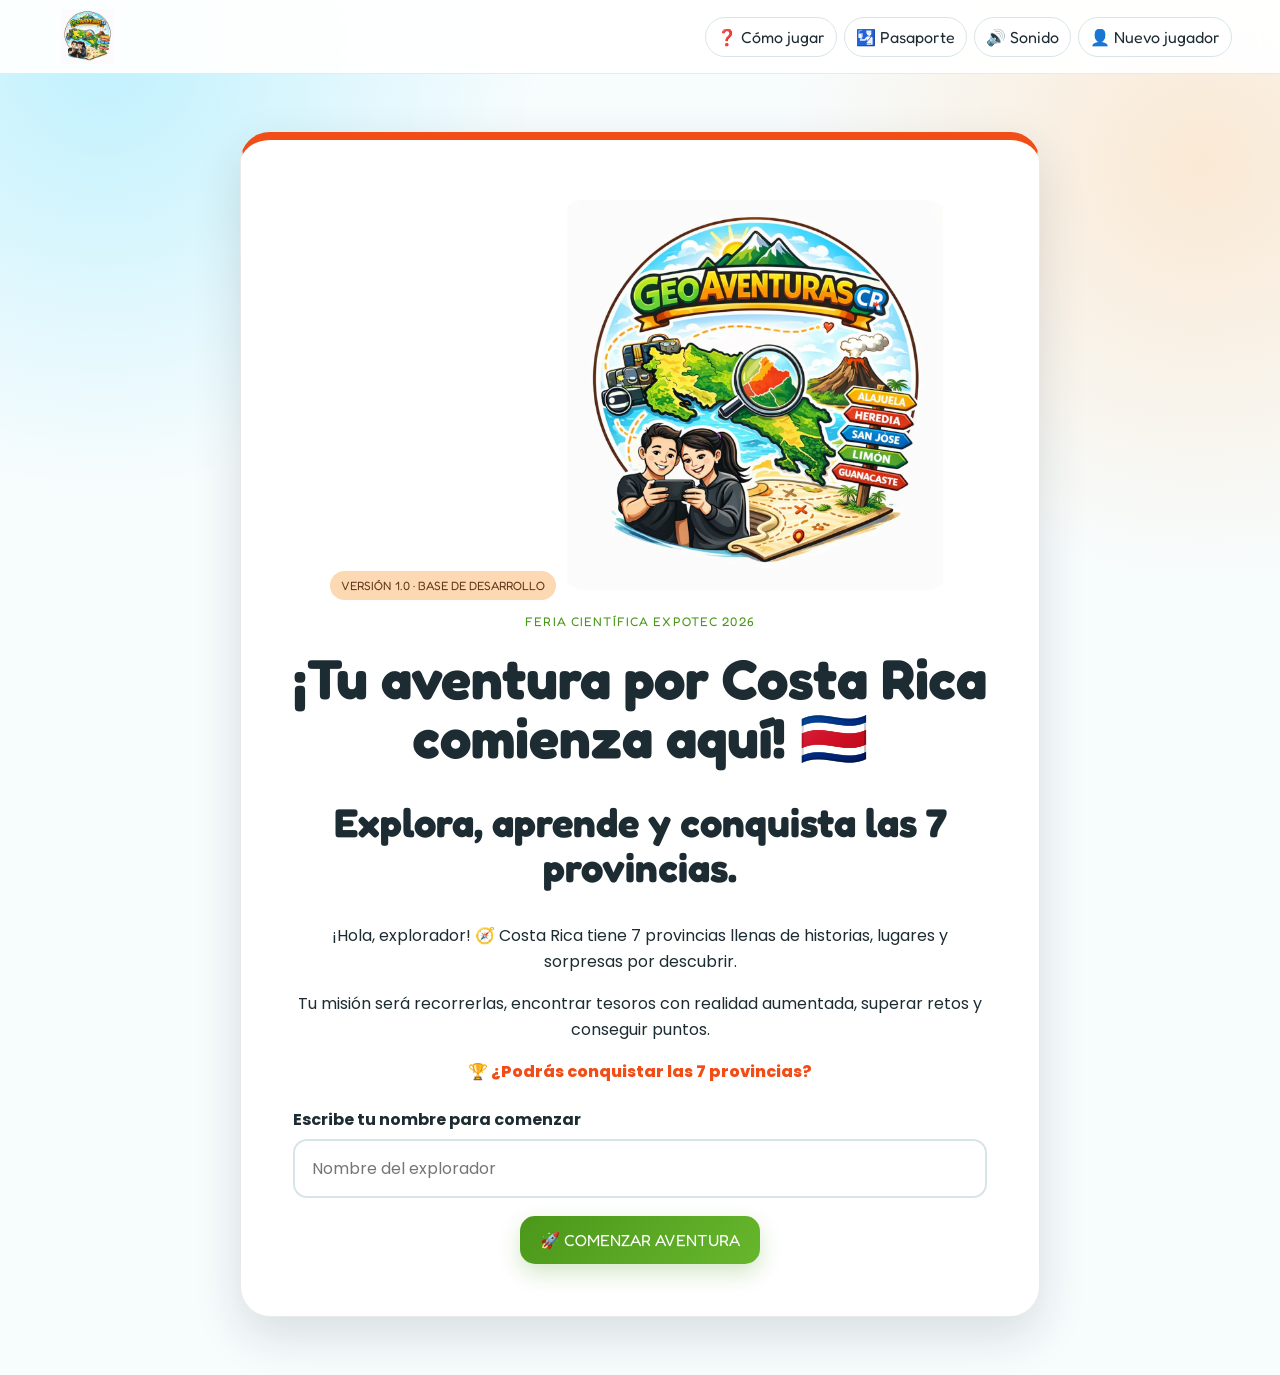
==== commit e77017d2: "GeoAventuras CR v1.0 base de desarrollo" ====
--- a/index.html
+++ b/index.html
@@ -2,228 +2,207 @@
 <html lang="es">
 <head>
   <meta charset="utf-8">
-  <meta name="viewport" content="width=device-width, initial-scale=1, viewport-fit=cover">
-  <meta name="theme-color" content="#0b6b4f">
-  <meta name="description" content="GeoAventuras CR: juego educativo WebAR sobre las provincias de Costa Rica.">
-  <title>GeoAventuras CR · v0.3</title>
-  <link rel="stylesheet" href="estilos.css">
-  <script defer src="datos/catalogo.js"></script>
-  <script defer src="datos/limon.js"></script>
-  <script defer src="juego.js"></script>
+  <meta name="viewport" content="width=device-width,initial-scale=1,viewport-fit=cover">
+  <meta name="theme-color" content="#4B971A">
+  <meta name="description" content="GeoAventurasCR — recorrido educativo por las provincias de Costa Rica.">
+  <title>GeoAventurasCR · EXPOTEC 2026</title>
+
+  <link rel="preconnect" href="https://fonts.googleapis.com">
+  <link rel="preconnect" href="https://fonts.gstatic.com" crossorigin>
+  <link href="https://fonts.googleapis.com/css2?family=Fredoka+One&family=Poppins:wght@400;500;600;700;800&display=swap" rel="stylesheet">
+
+  <link rel="stylesheet" href="css/app.css">
+  <script defer src="data/config.js"></script>
+  <script defer src="data/provincias.js"></script>
+  <script defer src="https://cdn.jsdelivr.net/npm/jspdf@2.5.2/dist/jspdf.umd.min.js"></script>
+  <script defer src="js/app.js"></script>
 </head>
 <body>
-  <div class="app-shell">
-    <header class="topbar">
-      <button class="brand-button" id="homeLogoBtn" aria-label="Ir al mapa">
-        <img src="assets/logo-geoaventuras.jpg" alt="Logo de GeoAventuras CR" class="top-logo">
-      </button>
-
-      <div class="top-actions">
-        <button class="new-player-button" id="newPlayerBtn" type="button">
-          <span>👤</span> Nuevo jugador
-        </button>
-        <button class="passport-button" id="passportBtn" type="button">
-          <span>🛂</span> Pasaporte
-        </button>
-        <div class="top-stats">
-          <span id="playerBadge">Explorador</span>
-          <strong><span id="scoreTop">0</span> pts</strong>
-        </div>
-      </div>
-    </header>
-
-    <main>
-      <section id="screen-welcome" class="screen active welcome">
-        <div class="hero-card">
-          <span class="version-chip">Prototipo v0.3</span>
-          <img src="assets/logo-geoaventuras.jpg" alt="GeoAventuras CR" class="hero-logo">
-          <p class="eyebrow">Feria Científica EXPOTEC 2026</p>
-          <h1>Explora, aprende y conquista las 7 provincias de Costa Rica</h1>
-          <p>
-            Recorre el país de forma divertida e interactiva. Descubre datos,
-            utiliza realidad aumentada, supera desafíos y acumula puntos.
-          </p>
-
-          <label for="playerName">Escribe tu nombre para comenzar</label>
-          <input id="playerName" type="text" maxlength="40" autocomplete="name" placeholder="Nombre del explorador">
-
-          <div class="welcome-notes">
-            <p class="camera-note">
-              La experiencia WebAR solicitará permiso para usar la cámara únicamente cuando decidas abrirla.
-            </p>
-            <p class="new-session-note">
-              Cada participante inicia una partida nueva. El juego siempre solicitará el nombre al abrirse.
-            </p>
+  <header class="app-header">
+    <button id="brandBtn" class="brand-btn" type="button" aria-label="Ir al mapa">
+      <img src="assets/logo-principal.webp" alt="GeoAventuras CR">
+    </button>
+
+    <div class="header-actions">
+      <button id="instructionsBtn" class="header-btn" type="button">❓ <span>Cómo jugar</span></button>
+      <button id="passportBtn" class="header-btn" type="button">🛂 <span>Pasaporte</span></button>
+      <button id="soundBtn" class="header-btn" type="button">🔊 <span>Sonido</span></button>
+      <button id="newPlayerBtn" class="header-btn" type="button">👤 <span>Nuevo jugador</span></button>
+    </div>
+  </header>
+
+  <main>
+    <section id="welcomeScreen" class="screen active">
+      <div class="welcome-card">
+        <span class="status-chip">VERSIÓN 1.0 · BASE DE DESARROLLO</span>
+        <img src="assets/logo-principal.webp" class="welcome-logo" alt="GeoAventuras CR">
+
+        <p class="eyebrow">FERIA CIENTÍFICA EXPOTEC 2026</p>
+        <h1>¡Tu aventura por Costa Rica comienza aquí! 🇨🇷</h1>
+        <h2>Explora, aprende y conquista las 7 provincias.</h2>
+
+        <p>¡Hola, explorador! 🧭 Costa Rica tiene 7 provincias llenas de historias, lugares y sorpresas por descubrir.</p>
+        <p>Tu misión será recorrerlas, encontrar tesoros con realidad aumentada, superar retos y conseguir puntos.</p>
+        <p class="challenge">🏆 ¿Podrás conquistar las 7 provincias?</p>
+
+        <label for="playerName">Escribe tu nombre para comenzar</label>
+        <input id="playerName" type="text" maxlength="40" placeholder="Nombre del explorador" autocomplete="off">
+
+        <button id="startBtn" class="btn primary" type="button">🚀 COMENZAR AVENTURA</button>
+      </div>
+    </section>
+
+    <section id="instructionsScreen" class="screen">
+      <div class="content-card">
+        <p class="eyebrow">INSTRUCCIONES DEL JUEGO</p>
+        <h2>🧭 ¿CÓMO JUGAR?</h2>
+
+        <div class="steps">
+          <article>
+            <span>1</span>
+            <div><strong>🗺️ EXPLORA UNA PROVINCIA</strong><p>Explora la provincia disponible en el mapa y comienza tu misión.</p></div>
+          </article>
+          <article>
+            <span>2</span>
+            <div><strong>🎯 SUPERA LOS RETOS</strong><p>Cada provincia tiene 5 preguntas. Necesitas responder correctamente al menos 3 de 5.</p></div>
+          </article>
+          <article>
+            <span>3</span>
+            <div><strong>🔓 DESBLOQUEA LA REALIDAD AUMENTADA</strong><p>Con 60 puntos o más desbloqueas la búsqueda de la insignia.</p></div>
+          </article>
+          <article>
+            <span>4</span>
+            <div><strong>📱 ENCUENTRA EL TESORO</strong><p>Usa la cámara para buscar la insignia 3D escondida en realidad aumentada.</p></div>
+          </article>
+          <article>
+            <span>5</span>
+            <div><strong>🏆 CONQUISTA LAS 7 PROVINCIAS</strong><p>Encuentra las 7 insignias y completa tu recorrido por Costa Rica.</p></div>
+          </article>
+        </div>
+
+        <div class="flow-line">🗺️ Explora → 🎯 Responde 3 de 5 → 🔓 Desbloquea → 📱 Encuentra → 🏆 Conquista</div>
+        <button id="instructionsStartBtn" class="btn primary" type="button">🚀 ¡INICIAR AVENTURA!</button>
+      </div>
+    </section>
+
+    <section id="mapScreen" class="screen">
+      <div class="section-heading">
+        <div>
+          <p class="eyebrow">RUTA NACIONAL</p>
+          <h2>Mapa de Costa Rica</h2>
+          <p id="mapMessage">Explora la provincia disponible y continúa tu aventura.</p>
+        </div>
+
+        <div class="player-score">
+          <span id="playerLabel">Explorador</span>
+          <strong><span id="totalScore">0</span> / 700 pts</strong>
+        </div>
+      </div>
+
+      <div class="map-grid">
+        <div class="map-card">
+          <img src="assets/mapa-costa-rica.png" alt="Mapa de Costa Rica dividido por provincias">
+          <div class="progress-track"><span id="mapProgress"></span></div>
+          <small id="mapProgressText">0 de 7 provincias completadas</small>
+        </div>
+
+        <div id="provinceList" class="province-list"></div>
+      </div>
+    </section>
+
+    <section id="provinceScreen" class="screen">
+      <button class="back-link" type="button" data-go="mapScreen">← Volver al mapa</button>
+
+      <div class="province-card-large">
+        <img id="provinceImage" src="" alt="">
+        <div>
+          <p id="provinceOrder" class="eyebrow"></p>
+          <h2 id="provinceTitle"></h2>
+          <div id="provinceStatus" class="status-banner"></div>
+
+          <div class="metrics">
+            <div><small>Preguntas</small><strong>5</strong></div>
+            <div><small>Aprobación</small><strong>60 pts</strong></div>
+            <div><small>Máximo</small><strong>100 pts</strong></div>
+            <div><small>Mejor resultado</small><strong id="provinceBest">0 pts</strong></div>
           </div>
 
-          <button id="startBtn" class="btn primary">Iniciar aventura</button>
-        </div>
-      </section>
-
-      <section id="screen-map" class="screen">
-        <div class="section-heading">
-          <div>
-            <p class="eyebrow">Ruta nacional</p>
-            <h2>Mapa de Costa Rica</h2>
-            <p>Limón está disponible. Las otras provincias se incorporarán progresivamente.</p>
-          </div>
-
-          <div class="progress-box">
-            <span>Progreso nacional</span>
-            <strong id="progressText">0 de 7</strong>
-            <div class="mini-progress"><span id="nationalProgressBar"></span></div>
-          </div>
-        </div>
-
-        <div class="map-layout">
-          <div class="map-visual-card">
-            <div class="map-title-badge">
-              <strong>Costa Rica</strong>
-              <span>7 provincias · 1 gran aventura</span>
-            </div>
-
-            <img
-              src="assets/mapa-costa-rica-color.png"
-              alt="Mapa escolar a color de Costa Rica dividido por provincias"
-              class="cr-map">
-
-            <div class="limon-marker" aria-hidden="true">
-              <span class="pulse-dot"></span>
-              <strong>Limón disponible</strong>
-            </div>
-
-            <div class="map-legend">
-              <span><i class="legend-dot active"></i> Disponible</span>
-              <span><i class="legend-lock">🔒</i> Próximamente</span>
-            </div>
-          </div>
-
-          <aside>
-            <div class="passport-summary">
-              <span class="passport-icon">🛂</span>
-              <div>
-                <strong>Pasaporte GeoAventuras</strong>
-                <p id="passportSummaryText">Completa Limón para obtener tu primer sello.</p>
-              </div>
-            </div>
-            <div class="province-grid" id="provinceGrid"></div>
-          </aside>
-        </div>
-      </section>
-
-      <section id="screen-province" class="screen">
-        <button class="back-link" data-go="screen-map">← Volver al mapa</button>
-
-        <div class="province-hero">
-          <img id="provinceHeroImage" src="" alt="">
-          <div class="province-copy">
-            <p class="eyebrow" id="provinceStage">Provincia 1</p>
-            <h2 id="provinceName">Limón</h2>
-            <p id="provinceSummary"></p>
-
-            <div class="fact-grid">
-              <div><span>Capital</span><strong id="provinceCapital"></strong></div>
-              <div><span>Litoral</span><strong id="provinceCoast"></strong></div>
-              <div><span>Desafíos evaluados</span><strong id="provinceQuestions"></strong></div>
-              <div><span>Puntaje máximo</span><strong id="provinceMaxScore"></strong></div>
-            </div>
-
-            <div id="provinceStatusBox" class="province-status-box"></div>
-
-            <div class="action-row">
-              <a id="arBtn" class="btn secondary" href="ar-limon.html" target="_blank" rel="noopener">Probar realidad aumentada</a>
-              <button id="beginQuizBtn" class="btn primary">Comenzar misión</button>
-            </div>
-          </div>
-        </div>
-      </section>
-
-      <section id="screen-activity" class="screen">
-        <div class="quiz-header">
-          <div>
-            <p class="eyebrow" id="activityCategory">Desafío de Limón</p>
-            <h2 id="activityCounter">Actividad 1</h2>
-          </div>
-          <div class="score-chip"><span id="quizScore">0</span> puntos</div>
-        </div>
-
-        <div class="quiz-card">
-          <div class="quiz-progress"><span id="quizProgressBar"></span></div>
-
-          <div id="infoActivity" class="activity-panel hidden">
-            <span class="content-chip">Aprende antes de responder</span>
-            <img id="infoImage" class="activity-image" src="" alt="">
-            <h3 id="infoHeading"></h3>
-            <p id="infoBody" class="info-body"></p>
-            <button id="continueInfoBtn" class="btn primary">Continuar</button>
-          </div>
-
-          <div id="questionActivity" class="activity-panel hidden">
-            <span id="questionTypeChip" class="content-chip"></span>
-            <img id="questionImage" class="activity-image hidden" src="" alt="">
-            <h3 id="questionText"></h3>
-            <div id="answers" class="answers"></div>
-            <div id="feedback" class="feedback" aria-live="polite"></div>
-            <button id="nextActivityBtn" class="btn primary hidden">Continuar</button>
-          </div>
-        </div>
-      </section>
-
-      <section id="screen-result" class="screen">
-        <div class="result-card">
-          <div class="result-icon">🏆</div>
-          <p class="eyebrow">Provincia completada</p>
-          <h2>¡Misión Limón finalizada!</h2>
-          <p id="resultMessage"></p>
-
-          <div class="result-metrics">
-            <div>
-              <strong id="finalScore">0</strong>
-              <span>de 60 puntos</span>
-            </div>
-            <div>
-              <strong id="correctAnswers">0</strong>
-              <span>respuestas correctas</span>
-            </div>
-          </div>
-
-          <div class="badge-earned">
-            <span class="badge-icon" id="resultBadgeIcon">🌊</span>
-            <div>
-              <small>Nueva insignia</small>
-              <strong id="resultBadgeName">Explorador del Caribe</strong>
-            </div>
-          </div>
-
-          <div class="result-actions">
-            <button id="returnMapBtn" class="btn primary">Volver al mapa</button>
-            <button id="repeatMissionBtn" class="btn secondary">Repetir misión</button>
-            <button id="resetBtn" class="btn ghost">Reiniciar prototipo</button>
-          </div>
-
-          <p class="prototype-note">
-            El certificado PDF se habilitará cuando estén disponibles y completadas las siete provincias.
-          </p>
-        </div>
-      </section>
-    </main>
-
-    <footer>
-      GeoAventuras CR · Jugando y aprendiendo las provincias de Costa Rica con realidad aumentada
-    </footer>
-  </div>
-
-  <div id="passportModal" class="modal hidden" role="dialog" aria-modal="true" aria-labelledby="passportTitle">
+          <div id="provinceActions" class="actions"></div>
+        </div>
+      </div>
+    </section>
+
+    <section id="quizScreen" class="screen">
+      <div class="section-heading">
+        <div>
+          <p id="quizProvince" class="eyebrow"></p>
+          <h2 id="quizCounter"></h2>
+        </div>
+        <div class="quiz-score"><span id="quizScore">0</span> pts</div>
+      </div>
+
+      <div class="quiz-card">
+        <div class="progress-track"><span id="quizProgress"></span></div>
+        <div class="temporary-warning">⚠️ Las preguntas de esta versión son temporales y serán reemplazadas por el banco definitivo.</div>
+
+        <h3 id="questionText"></h3>
+        <div id="answers" class="answers"></div>
+        <div id="feedback" class="feedback" aria-live="polite"></div>
+
+        <button id="nextQuestionBtn" class="btn primary hidden" type="button">Continuar</button>
+      </div>
+    </section>
+
+    <section id="provinceResultScreen" class="screen">
+      <div class="result-card">
+        <div id="resultIcon" class="result-icon">🎯</div>
+        <p class="eyebrow">RESULTADO DE LA PROVINCIA</p>
+        <h2 id="resultTitle"></h2>
+        <div class="score-big"><span id="resultScore">0</span><small>/100 puntos</small></div>
+        <p id="resultText"></p>
+        <div id="resultActions" class="actions centered"></div>
+      </div>
+    </section>
+
+    <section id="finalScreen" class="screen">
+      <div class="final-card">
+        <p class="eyebrow">🛂 PASAPORTE GEOAVENTURAS CR 🇨🇷</p>
+        <h1>¡Misión completada!</h1>
+        <p>Has recorrido las 7 provincias de Costa Rica, superaste sus retos y completaste tu aventura por el país.</p>
+
+        <div class="final-grid">
+          <div><small>Explorador</small><strong id="finalName"></strong></div>
+          <div><small>Puntaje</small><strong><span id="finalScore">0</span> / 700</strong></div>
+          <div><small>Nivel</small><strong id="finalLevel"></strong></div>
+          <div><small>Insignias</small><strong>7 de 7</strong></div>
+        </div>
+
+        <div id="finalBadges" class="badge-row"></div>
+
+        <p class="congratulations">
+          ¡Felicidades, explorador! Con tus conocimientos, curiosidad y espíritu aventurero lograste completar GeoAventuras CR.<br>
+          <strong>¡Sigue explorando, aprendiendo y descubriendo Costa Rica! 🇨🇷</strong>
+        </p>
+
+        <div class="actions centered">
+          <button id="downloadPassportBtn" class="btn primary" type="button">📄 OBTENER PASAPORTE PDF</button>
+          <button id="finalNewPlayerBtn" class="btn secondary" type="button">👤 NUEVO JUGADOR</button>
+        </div>
+      </div>
+    </section>
+  </main>
+
+  <div id="passportModal" class="modal hidden" role="dialog" aria-modal="true">
     <div class="modal-backdrop" data-close-modal></div>
     <div class="modal-card">
       <button class="modal-close" type="button" data-close-modal aria-label="Cerrar">×</button>
-      <p class="eyebrow">Registro de viaje</p>
-      <h2 id="passportTitle">Pasaporte GeoAventuras</h2>
-      <p>Los sellos se obtienen al completar las misiones provinciales.</p>
+      <p class="eyebrow">🛂 PASAPORTE GEOAVENTURAS</p>
+      <h2 id="passportPlayer"></h2>
+      <p><strong>Puntaje:</strong> <span id="passportScore">0</span> / 700</p>
       <div id="passportGrid" class="passport-grid"></div>
     </div>
   </div>
 
-  <noscript>Este juego necesita JavaScript activado para funcionar.</noscript>
+  <noscript>GeoAventuras CR necesita JavaScript activado para funcionar.</noscript>
 </body>
 </html>
--- a/css/app.css
+++ b/css/app.css
@@ -0,0 +1,169 @@
+:root{
+  --sky:#57DCFE;
+  --sand:#FDD9B3;
+  --green:#4B971A;
+  --orange:#F24C17;
+  --ink:#1D2C32;
+  --muted:#61727A;
+  --white:#FFFFFF;
+  --line:#D7E5E8;
+  --soft:#F7FCFD;
+  --danger:#B6332B;
+  --shadow:0 18px 48px rgba(29,44,50,.14);
+}
+*{box-sizing:border-box}
+html{scroll-behavior:smooth}
+body{
+  margin:0;
+  color:var(--ink);
+  font-family:"Poppins",Arial,sans-serif;
+  background:
+    radial-gradient(circle at 8% 4%,rgba(87,220,254,.34),transparent 27rem),
+    radial-gradient(circle at 94% 12%,rgba(253,217,179,.55),transparent 26rem),
+    #F7FCFD;
+}
+button,input{font:inherit}
+button{touch-action:manipulation}
+.hidden{display:none!important}
+h1,h2,h3,.btn,.eyebrow,.header-btn,.status-chip{font-family:"Fredoka One","Arial Rounded MT Bold",Arial,sans-serif}
+h1{font-size:clamp(2rem,5vw,3.5rem);line-height:1.05;margin:.3em 0}
+h2{font-size:clamp(1.6rem,4vw,2.5rem);line-height:1.12}
+h3{font-size:clamp(1.3rem,3vw,1.9rem);line-height:1.3}
+p{line-height:1.62}
+.app-header{
+  position:sticky;top:0;z-index:30;
+  display:flex;justify-content:space-between;align-items:center;gap:12px;
+  padding:9px clamp(12px,4vw,48px);
+  border-bottom:1px solid rgba(29,44,50,.10);
+  background:rgba(255,255,255,.94);
+  backdrop-filter:blur(12px);
+}
+.brand-btn{border:0;background:transparent;padding:0;cursor:pointer}
+.brand-btn img{display:block;width:78px;height:55px;object-fit:contain;border-radius:12px}
+.header-actions{display:flex;gap:7px;flex-wrap:wrap;justify-content:flex-end}
+.header-btn{
+  border:1px solid var(--line);background:#fff;color:var(--ink);
+  border-radius:999px;padding:9px 11px;cursor:pointer
+}
+.screen{display:none;max-width:1240px;margin:auto;padding:clamp(22px,5vw,58px)}
+.screen.active{display:block;animation:appear .28s ease}
+@keyframes appear{from{opacity:0;transform:translateY(7px)}to{opacity:1;transform:none}}
+.welcome-card,.content-card,.quiz-card,.result-card,.final-card{
+  border:1px solid rgba(29,44,50,.10);background:#fff;border-radius:30px;box-shadow:var(--shadow)
+}
+.welcome-card{
+  position:relative;max-width:800px;margin:auto;text-align:center;padding:clamp(24px,5vw,52px);
+  border-top:8px solid var(--orange);
+}
+.status-chip{
+  display:inline-block;background:var(--sand);padding:7px 11px;border-radius:999px;color:#653B1F;font-size:.75rem
+}
+.welcome-logo{width:min(390px,86%);margin:8px auto 0;border-radius:24px}
+.eyebrow{color:var(--green);letter-spacing:.09em;font-size:.78rem;text-transform:uppercase}
+.challenge{font-weight:800;color:var(--orange)}
+label{display:block;text-align:left;font-weight:700;margin:22px 0 7px}
+input{width:100%;font-size:16px;padding:15px 17px;border:2px solid var(--line);border-radius:14px}
+input:focus{outline:4px solid rgba(87,220,254,.20);border-color:var(--sky)}
+.btn{
+  display:inline-flex;justify-content:center;align-items:center;gap:8px;
+  border:0;border-radius:15px;padding:14px 20px;cursor:pointer;text-decoration:none
+}
+.btn.primary{background:linear-gradient(135deg,var(--green),#67B72D);color:#fff;box-shadow:0 9px 22px rgba(75,151,26,.24)}
+.btn.secondary{background:linear-gradient(135deg,var(--orange),#FF6D36);color:#fff}
+.btn.ghost{background:#EDF8FA;color:var(--ink)}
+.welcome-card .btn{margin-top:18px}
+.content-card{padding:clamp(22px,5vw,44px)}
+.steps{display:grid;gap:12px;margin:24px 0}
+.steps article{
+  display:grid;grid-template-columns:48px 1fr;gap:13px;align-items:start;
+  border:1px solid var(--line);border-radius:18px;padding:15px;background:linear-gradient(135deg,#fff,#F8FCFD)
+}
+.steps article>span{
+  display:grid;place-items:center;width:42px;height:42px;border-radius:50%;
+  background:var(--orange);color:#fff;font-family:"Fredoka One",sans-serif;font-size:1.15rem
+}
+.steps strong{font-family:"Fredoka One",sans-serif;color:var(--green)}
+.steps p{margin:4px 0 0;color:var(--muted)}
+.flow-line{
+  border:1px solid #E9C59F;background:var(--sand);border-radius:17px;padding:14px;text-align:center;font-weight:800;margin:20px 0
+}
+.section-heading{display:flex;justify-content:space-between;align-items:end;gap:18px;margin-bottom:24px}
+.player-score,.quiz-score{
+  min-width:145px;background:#fff;border:1px solid var(--line);border-radius:18px;padding:12px 16px;text-align:center
+}
+.player-score span{display:block;color:var(--muted);font-size:.8rem}.player-score strong,.quiz-score{font-family:"Fredoka One",sans-serif}
+.map-grid{display:grid;grid-template-columns:minmax(0,1.2fr) minmax(305px,.8fr);gap:25px}
+.map-card{
+  text-align:center;background:linear-gradient(180deg,rgba(87,220,254,.28),rgba(253,217,179,.42));
+  border:1px solid rgba(29,44,50,.10);border-radius:28px;padding:20px;box-shadow:var(--shadow)
+}
+.map-card img{width:100%;max-height:520px;object-fit:contain}
+.progress-track{height:9px;background:rgba(29,44,50,.10);border-radius:999px;overflow:hidden}
+.progress-track span{display:block;height:100%;width:0;background:linear-gradient(90deg,var(--green),var(--orange));transition:width .3s}
+.map-card small{display:block;margin-top:9px;color:var(--muted)}
+.province-list{display:grid;gap:10px}
+.province-item{
+  width:100%;display:flex;justify-content:space-between;gap:12px;text-align:left;
+  border:1px solid var(--line);border-radius:17px;padding:14px;background:#fff;color:var(--ink)
+}
+.province-item.available{cursor:pointer;border-color:#80C356}
+.province-item.ar-pending{cursor:pointer;background:#ECFBFF;border-color:var(--sky)}
+.province-item.completed{cursor:pointer;background:#F0F8EA;border-color:var(--green)}
+.province-item.locked{opacity:.55}
+.province-item small{color:var(--muted)}
+.state-pill{align-self:center;border-radius:999px;padding:6px 9px;background:#EDF2F3;font-size:.72rem;font-weight:800;white-space:nowrap}
+.back-link{border:0;background:transparent;color:var(--green);font-weight:800;cursor:pointer;margin-bottom:15px}
+.province-card-large{
+  display:grid;grid-template-columns:1.05fr .95fr;gap:30px;
+  border:1px solid rgba(29,44,50,.10);border-radius:28px;padding:clamp(18px,3vw,32px);background:#fff;box-shadow:var(--shadow)
+}
+.province-card-large>img{width:100%;border-radius:20px}
+.status-banner{border-radius:14px;padding:13px;margin:17px 0;background:#EDF8FA;font-weight:700}
+.metrics{display:grid;grid-template-columns:repeat(2,1fr);gap:10px}
+.metrics div{background:#F7FCFD;border-radius:14px;padding:13px;border:1px solid rgba(29,44,50,.06)}
+.metrics small{display:block;color:var(--muted)}
+.actions{display:flex;gap:10px;flex-wrap:wrap;margin-top:20px}
+.centered{justify-content:center}
+.quiz-card{max-width:850px;margin:auto;padding:clamp(22px,5vw,44px)}
+.temporary-warning{margin:16px 0;padding:11px 13px;border-radius:13px;background:#FFF2E9;border:1px solid #F8B88E;color:#81401E;font-size:.85rem}
+.answers{display:grid;gap:11px;margin:22px 0}
+.answer{
+  width:100%;text-align:left;border:2px solid var(--line);background:#fff;padding:15px 17px;border-radius:15px;color:var(--ink);font-weight:600;cursor:pointer
+}
+.answer:hover:not(:disabled){border-color:var(--sky);background:#F1FCFF}
+.answer.correct{border-color:var(--green);background:#EFF9E9}
+.answer.incorrect{border-color:var(--danger);background:#FFF1EF}
+.answer:disabled{cursor:default}
+.feedback{display:none;padding:14px;border-radius:13px;margin:14px 0}
+.feedback.show{display:block}
+.feedback.good{background:#EFF9E9;border-left:5px solid var(--green)}
+.feedback.bad{background:#FFF1EF;border-left:5px solid var(--danger)}
+.result-card{max-width:700px;margin:auto;text-align:center;padding:clamp(28px,6vw,55px)}
+.result-icon{font-size:4rem}.score-big{font-family:"Fredoka One",sans-serif;font-size:clamp(3rem,10vw,5rem);color:var(--green);line-height:1}
+.score-big small{display:block;font-family:"Poppins",sans-serif;font-size:1rem;color:var(--muted);margin-top:8px}
+.final-card{max-width:900px;margin:auto;text-align:center;padding:clamp(26px,5vw,50px);border-top:8px solid var(--orange)}
+.final-grid{display:grid;grid-template-columns:repeat(2,1fr);gap:12px;margin:24px 0}
+.final-grid div{background:#F7FCFD;border:1px solid rgba(29,44,50,.06);padding:17px;border-radius:16px}
+.final-grid small{display:block;color:var(--muted)}.final-grid strong{display:block;margin-top:4px}
+.badge-row{display:flex;justify-content:center;gap:9px;flex-wrap:wrap;margin:20px 0}
+.badge-token{
+  display:grid;place-items:center;width:74px;height:74px;border-radius:50%;
+  color:#fff;border:6px solid rgba(255,255,255,.84);box-shadow:0 7px 18px rgba(0,0,0,.16);
+  font-family:"Fredoka One",sans-serif
+}
+.congratulations{background:var(--sand);border-radius:16px;padding:17px;border:1px solid #E9C59F}
+.modal{position:fixed;inset:0;z-index:50;display:grid;place-items:center;padding:16px}
+.modal-backdrop{position:absolute;inset:0;background:rgba(17,31,35,.68);backdrop-filter:blur(5px)}
+.modal-card{position:relative;z-index:1;width:min(850px,100%);max-height:88vh;overflow:auto;background:#fff;border-radius:26px;padding:clamp(22px,5vw,40px)}
+.modal-close{position:absolute;top:12px;right:14px;border:0;border-radius:50%;width:42px;height:42px;font-size:1.5rem}
+.passport-grid{display:grid;grid-template-columns:repeat(auto-fit,minmax(140px,1fr));gap:11px}
+.passport-item{border:2px dashed #BCCBCE;border-radius:17px;padding:15px;text-align:center}
+.passport-item.complete{border-style:solid;border-color:var(--orange);background:#FFF7EF}
+.passport-item .badge-token{margin:0 auto 8px}
+@media(max-width:900px){.map-grid,.province-card-large{grid-template-columns:1fr}}
+@media(max-width:650px){
+  .header-btn span{display:none}.header-btn{width:43px;height:43px;padding:0}
+  .screen{padding:20px 14px}.section-heading{align-items:flex-start}
+  .final-grid{grid-template-columns:1fr}
+  .welcome-card,.content-card,.quiz-card,.result-card,.final-card,.province-card-large{border-radius:22px}
+}
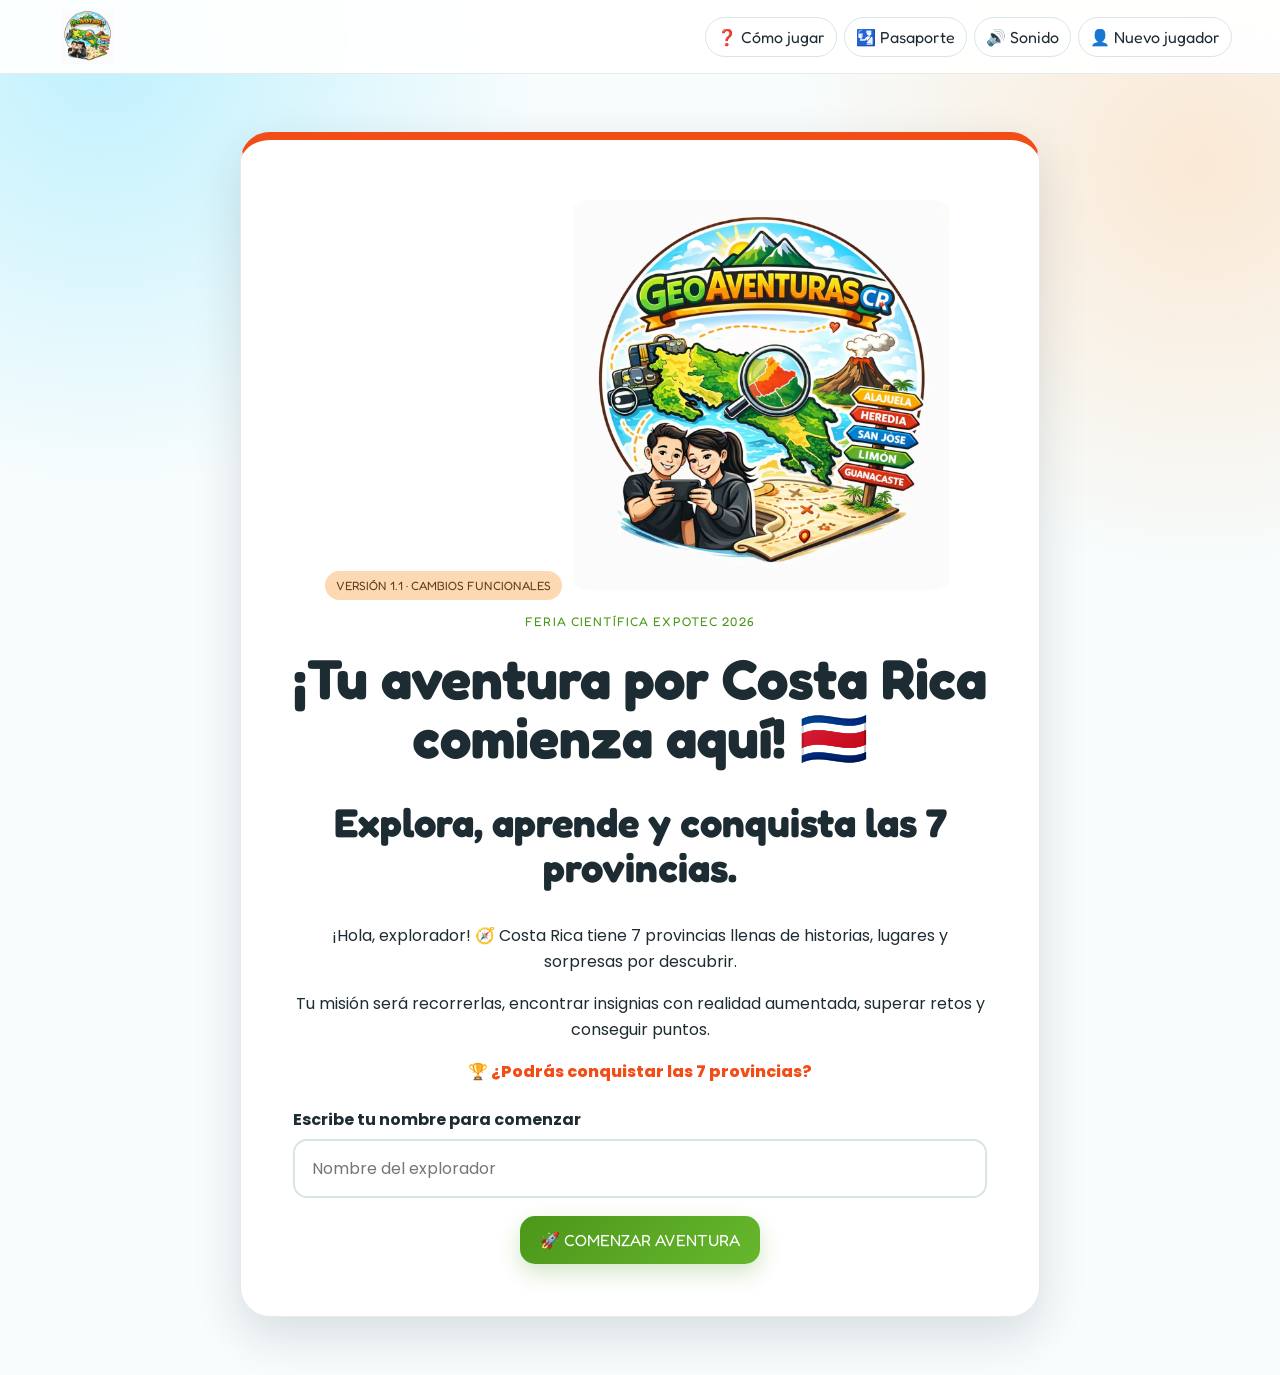
==== commit 1a9965c6: "GeoAventuras CR v1.1" ====
--- a/index.html
+++ b/index.html
@@ -34,7 +34,7 @@
   <main>
     <section id="welcomeScreen" class="screen active">
       <div class="welcome-card">
-        <span class="status-chip">VERSIÓN 1.0 · BASE DE DESARROLLO</span>
+        <span class="status-chip">VERSIÓN 1.1 · CAMBIOS FUNCIONALES</span>
         <img src="assets/logo-principal.webp" class="welcome-logo" alt="GeoAventuras CR">
 
         <p class="eyebrow">FERIA CIENTÍFICA EXPOTEC 2026</p>
@@ -42,7 +42,7 @@
         <h2>Explora, aprende y conquista las 7 provincias.</h2>
 
         <p>¡Hola, explorador! 🧭 Costa Rica tiene 7 provincias llenas de historias, lugares y sorpresas por descubrir.</p>
-        <p>Tu misión será recorrerlas, encontrar tesoros con realidad aumentada, superar retos y conseguir puntos.</p>
+        <p>Tu misión será recorrerlas, encontrar insignias con realidad aumentada, superar retos y conseguir puntos.</p>
         <p class="challenge">🏆 ¿Podrás conquistar las 7 provincias?</p>
 
         <label for="playerName">Escribe tu nombre para comenzar</label>
@@ -72,7 +72,7 @@
           </article>
           <article>
             <span>4</span>
-            <div><strong>📱 ENCUENTRA EL TESORO</strong><p>Usa la cámara para buscar la insignia 3D escondida en realidad aumentada.</p></div>
+            <div><strong>📱 ENCUENTRA LA INSIGNIA</strong><p>Usa la cámara para buscar la insignia 3D escondida en realidad aumentada.</p></div>
           </article>
           <article>
             <span>5</span>
@@ -80,7 +80,7 @@
           </article>
         </div>
 
-        <div class="flow-line">🗺️ Explora → 🎯 Responde 3 de 5 → 🔓 Desbloquea → 📱 Encuentra → 🏆 Conquista</div>
+        <div class="flow-line">🗺️ Explora → 🎯 Responde 3 de 5 → 🔓 Desbloquea → 📱 Encuentra la insignia → 🏆 Conquista</div>
         <button id="instructionsStartBtn" class="btn primary" type="button">🚀 ¡INICIAR AVENTURA!</button>
       </div>
     </section>
@@ -114,10 +114,17 @@
       <button class="back-link" type="button" data-go="mapScreen">← Volver al mapa</button>
 
       <div class="province-card-large">
-        <img id="provinceImage" src="" alt="">
+        <div class="province-visual-box">
+          <img id="provinceImage" src="" alt="">
+          <div class="visual-note">
+            <strong>Espacio reservado para imagen final de provincia</strong>
+            <small>Formato recomendado: 1600 × 900 px · WEBP o PNG · relación 16:9</small>
+          </div>
+        </div>
         <div>
           <p id="provinceOrder" class="eyebrow"></p>
           <h2 id="provinceTitle"></h2>
+          <p id="provinceIntro" class="province-intro"></p>
           <div id="provinceStatus" class="status-banner"></div>
 
           <div class="metrics">
@@ -137,13 +144,13 @@
         <div>
           <p id="quizProvince" class="eyebrow"></p>
           <h2 id="quizCounter"></h2>
+          <p id="quizReto" class="quiz-reto"></p>
         </div>
         <div class="quiz-score"><span id="quizScore">0</span> pts</div>
       </div>
 
       <div class="quiz-card">
         <div class="progress-track"><span id="quizProgress"></span></div>
-        <div class="temporary-warning">⚠️ Las preguntas de esta versión son temporales y serán reemplazadas por el banco definitivo.</div>
 
         <h3 id="questionText"></h3>
         <div id="answers" class="answers"></div>
@@ -164,6 +171,57 @@
       </div>
     </section>
 
+    <section id="arScreen" class="screen ar-screen">
+      <div class="ar-layout">
+        <div class="ar-stage">
+          <video id="cameraFeed" autoplay playsinline muted></video>
+          <div id="arOverlayHint" class="ar-overlay-hint">Mueve lentamente el celular y explora el espacio…</div>
+          <div id="floatingBadge" class="floating-badge hidden">CR</div>
+        </div>
+
+        <div class="ar-panel">
+          <p class="eyebrow">REALIDAD AUMENTADA</p>
+          <h2 id="arProvinceTitle">Provincia</h2>
+          <p id="arIntroText">Busca la insignia de la provincia y captúrala para completar la misión.</p>
+
+          <div id="cameraPermissionCard" class="ar-info-card">
+            <h3>📷 Activar cámara</h3>
+            <p>La primera vez necesitamos permiso para usar la cámara. Después reutilizaremos esa autorización en las siguientes provincias.</p>
+            <button id="activateCameraBtn" class="btn primary" type="button">ACTIVAR CÁMARA</button>
+          </div>
+
+          <div id="cameraReadyCard" class="ar-info-card hidden">
+            <h3>✅ Cámara lista</h3>
+            <p>La cámara ya está habilitada. Busca la insignia y presiónala cuando aparezca.</p>
+          </div>
+
+          <div class="actions">
+            <button id="showBadgeBtn" class="btn secondary" type="button">✨ MOSTRAR INSIGNIA</button>
+            <button id="captureBadgeBtn" class="btn primary hidden" type="button">🏆 CAPTURAR INSIGNIA</button>
+            <button id="closeArBtn" class="btn ghost" type="button">← Volver</button>
+          </div>
+
+          <small class="ar-note">Nota técnica: esta versión integra el permiso de cámara en una sola experiencia. El seguimiento espacial 3D definitivo sigue siendo la siguiente fase técnica.</small>
+        </div>
+      </div>
+    </section>
+
+    <section id="arSuccessScreen" class="screen">
+      <div class="result-card">
+        <div id="successBadgeVisual" class="badge-token badge-large">CR</div>
+        <p class="eyebrow">¡INSIGNIA OBTENIDA!</p>
+        <h2 id="arSuccessTitle">Provincia completada</h2>
+        <p id="arCuriousFact"></p>
+        <div class="audio-box">
+          <small>Audio recomendado: MP3 · 128 kbps · 44.1 kHz · 8–20 segundos</small>
+          <div class="actions centered">
+            <button id="listenFactBtn" class="btn secondary" type="button">🔊 Escuchar dato</button>
+            <button id="continueFromArBtn" class="btn primary" type="button">🗺️ Volver al mapa</button>
+          </div>
+        </div>
+      </div>
+    </section>
+
     <section id="finalScreen" class="screen">
       <div class="final-card">
         <p class="eyebrow">🛂 PASAPORTE GEOAVENTURAS CR 🇨🇷</p>
@@ -185,8 +243,42 @@
         </p>
 
         <div class="actions centered">
-          <button id="downloadPassportBtn" class="btn primary" type="button">📄 OBTENER PASAPORTE PDF</button>
+          <button id="previewCertificateBtn" class="btn primary" type="button">📄 VER CERTIFICADO</button>
           <button id="finalNewPlayerBtn" class="btn secondary" type="button">👤 NUEVO JUGADOR</button>
+        </div>
+      </div>
+    </section>
+
+    <section id="certificatePreviewScreen" class="screen">
+      <div class="certificate-wrap">
+        <div id="certificatePreview" class="certificate-preview">
+          <div class="cert-topline"></div>
+          <div class="cert-body">
+            <p class="cert-small">GeoAventuras CR · EXPOTEC 2026</p>
+            <h1>Certificado de Participación</h1>
+            <p>Se reconoce a</p>
+            <h2 id="certName">Nombre</h2>
+            <p>por completar satisfactoriamente el recorrido educativo interactivo de las 7 provincias de Costa Rica.</p>
+
+            <div class="cert-grid">
+              <div><small>Puntaje</small><strong id="certScore">0 / 700</strong></div>
+              <div><small>Nivel</small><strong id="certLevel">Explorador</strong></div>
+              <div><small>Insignias</small><strong>7 de 7</strong></div>
+              <div><small>Proyecto</small><strong>GeoAventuras CR</strong></div>
+            </div>
+
+            <p class="cert-footer-msg">¡Sigue explorando, aprendiendo y descubriendo Costa Rica!</p>
+            <div class="cert-signs">
+              <div class="sign-line">Firma del proyecto</div>
+              <div class="sign-line">Sello educativo</div>
+            </div>
+          </div>
+          <div class="cert-bottomline"></div>
+        </div>
+
+        <div class="actions centered">
+          <button id="downloadCertificateBtn" class="btn primary" type="button">⬇️ DESCARGAR PDF</button>
+          <button id="backFromCertificateBtn" class="btn ghost" type="button">← Volver</button>
         </div>
       </div>
     </section>
@@ -194,12 +286,28 @@
 
   <div id="passportModal" class="modal hidden" role="dialog" aria-modal="true">
     <div class="modal-backdrop" data-close-modal></div>
-    <div class="modal-card">
+    <div class="modal-card passport-book">
       <button class="modal-close" type="button" data-close-modal aria-label="Cerrar">×</button>
-      <p class="eyebrow">🛂 PASAPORTE GEOAVENTURAS</p>
-      <h2 id="passportPlayer"></h2>
-      <p><strong>Puntaje:</strong> <span id="passportScore">0</span> / 700</p>
-      <div id="passportGrid" class="passport-grid"></div>
+      <div class="passport-cover">
+        <div class="passport-emblem">🛂</div>
+        <h2>Pasaporte GeoAventuras CR</h2>
+        <p>Documento oficial del explorador</p>
+      </div>
+
+      <div class="passport-spread">
+        <div class="passport-page">
+          <p class="eyebrow">DATOS DEL EXPLORADOR</p>
+          <h3 id="passportPlayer"></h3>
+          <p><strong>Puntaje total:</strong> <span id="passportScore">0</span> / 700</p>
+          <p><strong>Nivel:</strong> <span id="passportLevel">Explorador</span></p>
+          <p><strong>Insignias obtenidas:</strong> <span id="passportBadgesCount">0</span> de 7</p>
+        </div>
+
+        <div class="passport-page">
+          <p class="eyebrow">VISAS Y SELLOS</p>
+          <div id="passportGrid" class="passport-grid"></div>
+        </div>
+      </div>
     </div>
   </div>
 
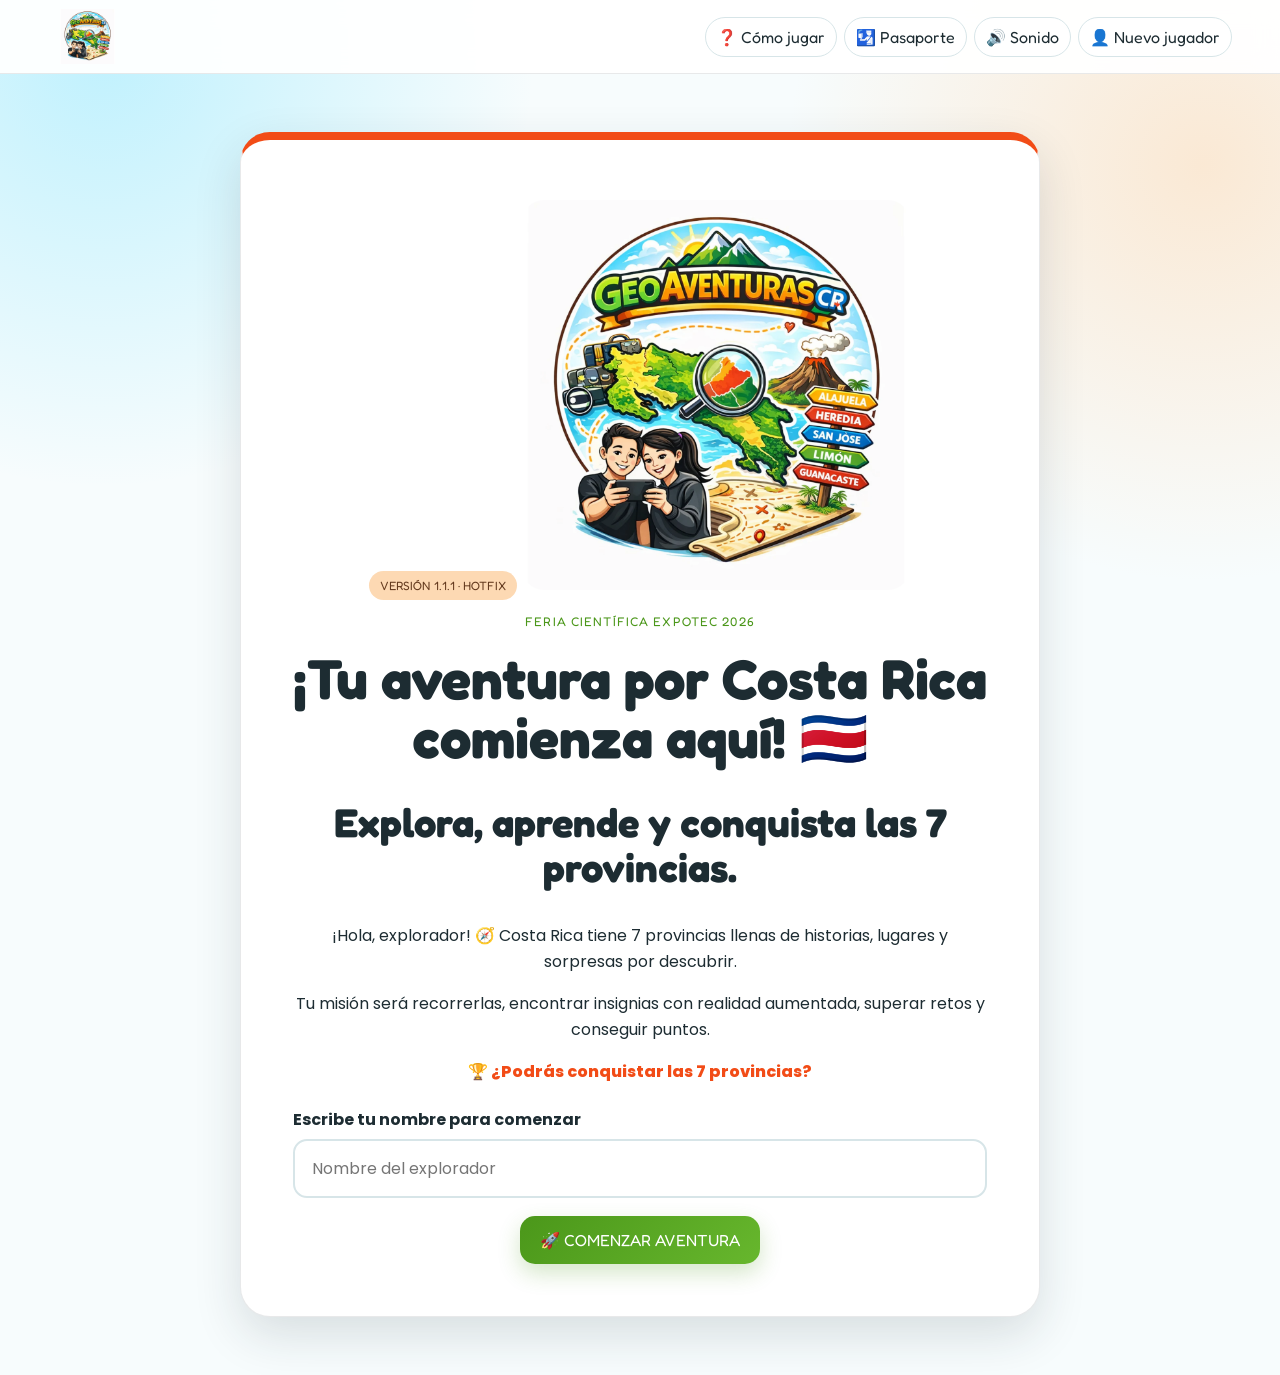
==== commit e0142251: "Add files via upload" ====
--- a/index.html
+++ b/index.html
@@ -11,11 +11,11 @@
   <link rel="preconnect" href="https://fonts.gstatic.com" crossorigin>
   <link href="https://fonts.googleapis.com/css2?family=Fredoka+One&family=Poppins:wght@400;500;600;700;800&display=swap" rel="stylesheet">
 
-  <link rel="stylesheet" href="css/app.css">
-  <script defer src="data/config.js"></script>
-  <script defer src="data/provincias.js"></script>
+  <link rel="stylesheet" href="css/app.css?v=1.1.1">
+  <script defer src="data/config.js?v=1.1.1"></script>
+  <script defer src="data/provincias.js?v=1.1.1"></script>
   <script defer src="https://cdn.jsdelivr.net/npm/jspdf@2.5.2/dist/jspdf.umd.min.js"></script>
-  <script defer src="js/app.js"></script>
+  <script defer src="js/app.js?v=1.1.1"></script>
 </head>
 <body>
   <header class="app-header">
@@ -34,7 +34,7 @@
   <main>
     <section id="welcomeScreen" class="screen active">
       <div class="welcome-card">
-        <span class="status-chip">VERSIÓN 1.1 · CAMBIOS FUNCIONALES</span>
+        <span class="status-chip">VERSIÓN 1.1.1 · HOTFIX</span>
         <img src="assets/logo-principal.webp" class="welcome-logo" alt="GeoAventuras CR">
 
         <p class="eyebrow">FERIA CIENTÍFICA EXPOTEC 2026</p>
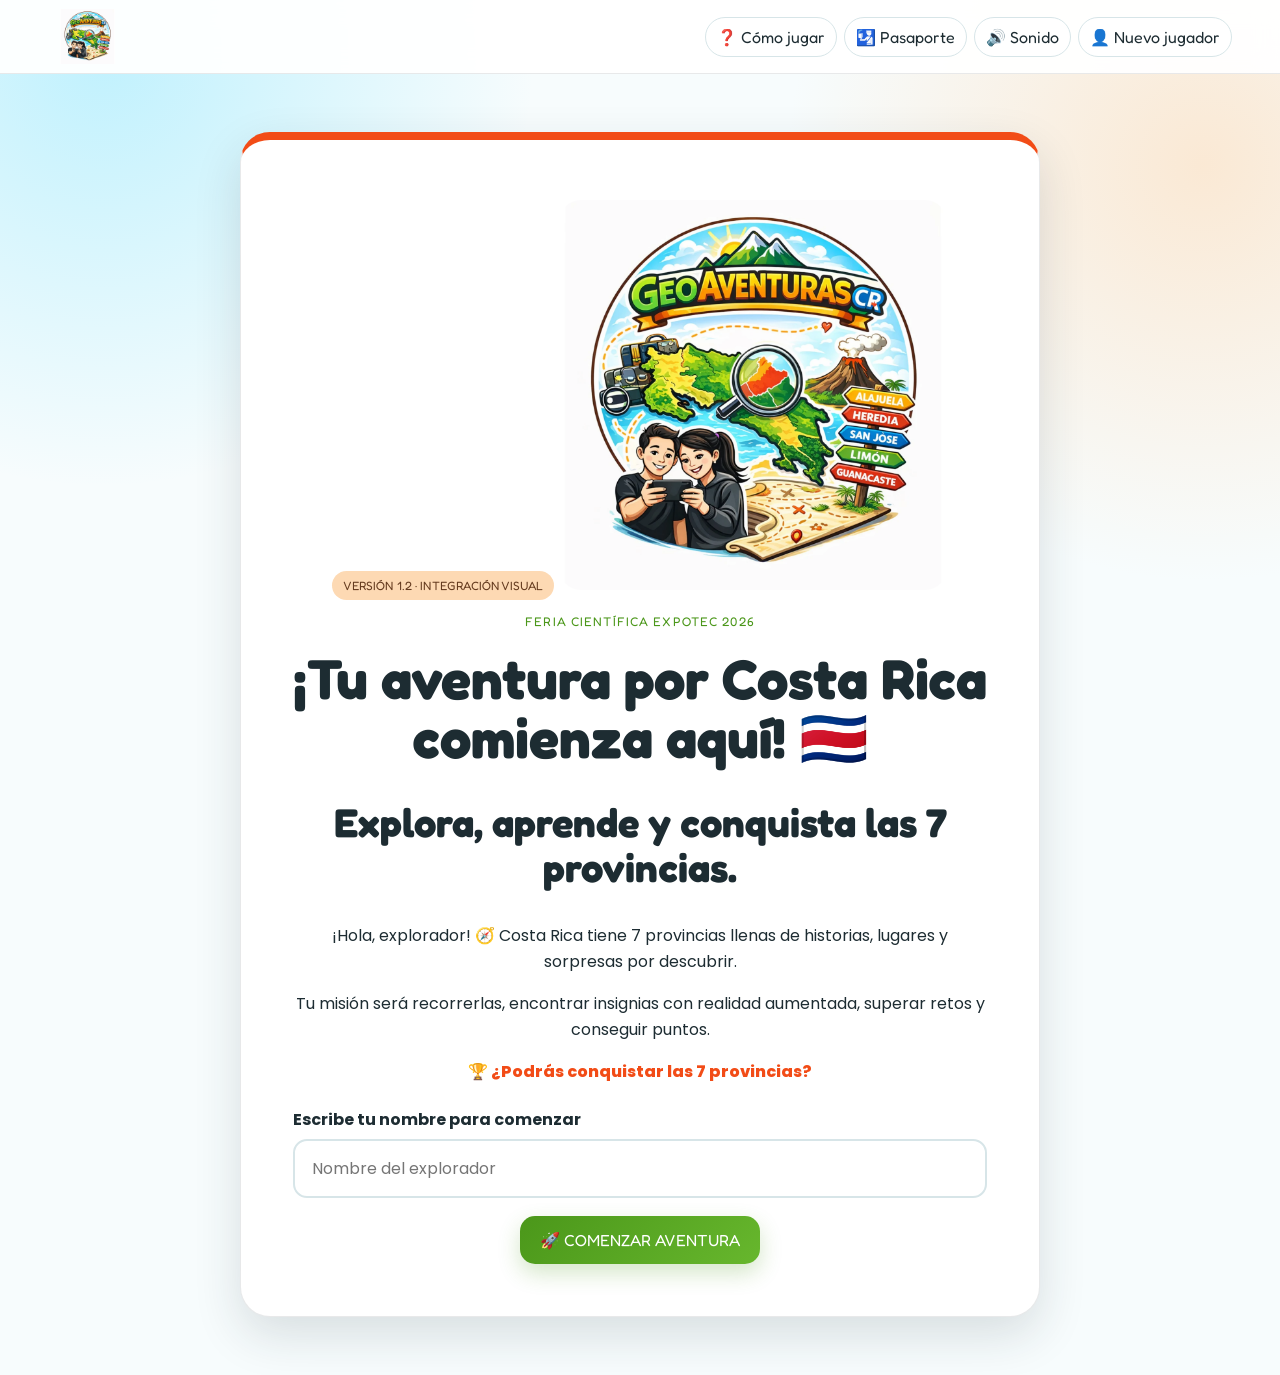
==== commit cd6907b6: "Add files via upload" ====
--- a/index.html
+++ b/index.html
@@ -11,11 +11,11 @@
   <link rel="preconnect" href="https://fonts.gstatic.com" crossorigin>
   <link href="https://fonts.googleapis.com/css2?family=Fredoka+One&family=Poppins:wght@400;500;600;700;800&display=swap" rel="stylesheet">
 
-  <link rel="stylesheet" href="css/app.css?v=1.1.1">
-  <script defer src="data/config.js?v=1.1.1"></script>
-  <script defer src="data/provincias.js?v=1.1.1"></script>
+  <link rel="stylesheet" href="css/app.css?v=1.2">
+  <script defer src="data/config.js?v=1.2"></script>
+  <script defer src="data/provincias.js?v=1.2"></script>
   <script defer src="https://cdn.jsdelivr.net/npm/jspdf@2.5.2/dist/jspdf.umd.min.js"></script>
-  <script defer src="js/app.js?v=1.1.1"></script>
+  <script defer src="js/app.js?v=1.2"></script>
 </head>
 <body>
   <header class="app-header">
@@ -34,7 +34,7 @@
   <main>
     <section id="welcomeScreen" class="screen active">
       <div class="welcome-card">
-        <span class="status-chip">VERSIÓN 1.1.1 · HOTFIX</span>
+        <span class="status-chip">VERSIÓN 1.2 · INTEGRACIÓN VISUAL</span>
         <img src="assets/logo-principal.webp" class="welcome-logo" alt="GeoAventuras CR">
 
         <p class="eyebrow">FERIA CIENTÍFICA EXPOTEC 2026</p>
@@ -116,10 +116,6 @@
       <div class="province-card-large">
         <div class="province-visual-box">
           <img id="provinceImage" src="" alt="">
-          <div class="visual-note">
-            <strong>Espacio reservado para imagen final de provincia</strong>
-            <small>Formato recomendado: 1600 × 900 px · WEBP o PNG · relación 16:9</small>
-          </div>
         </div>
         <div>
           <p id="provinceOrder" class="eyebrow"></p>
@@ -152,11 +148,19 @@
       <div class="quiz-card">
         <div class="progress-track"><span id="quizProgress"></span></div>
 
-        <h3 id="questionText"></h3>
-        <div id="answers" class="answers"></div>
-        <div id="feedback" class="feedback" aria-live="polite"></div>
-
-        <button id="nextQuestionBtn" class="btn primary hidden" type="button">Continuar</button>
+        <div id="questionLayout" class="question-layout">
+          <div id="questionMedia" class="question-media hidden">
+            <img id="questionImage" src="" alt="">
+          </div>
+
+          <div class="question-content">
+            <h3 id="questionText"></h3>
+            <div id="answers" class="answers"></div>
+            <div id="feedback" class="feedback" aria-live="polite"></div>
+
+            <button id="nextQuestionBtn" class="btn primary hidden" type="button">Continuar</button>
+          </div>
+        </div>
       </div>
     </section>
 
--- a/css/app.css
+++ b/css/app.css
@@ -28,7 +28,7 @@
 h1,h2,h3,.btn,.eyebrow,.header-btn,.status-chip{font-family:"Fredoka One","Arial Rounded MT Bold",Arial,sans-serif}
 h1{font-size:clamp(2rem,5vw,3.5rem);line-height:1.05;margin:.3em 0}
 h2{font-size:clamp(1.6rem,4vw,2.5rem);line-height:1.12}
-h3{font-size:clamp(1.3rem,3vw,1.9rem);line-height:1.3}
+h3{font-size:clamp(1.15rem,3vw,1.55rem);line-height:1.25}
 p{line-height:1.62}
 .app-header{
   position:sticky;top:0;z-index:30;
@@ -48,7 +48,7 @@
 .screen{display:none;max-width:1240px;margin:auto;padding:clamp(22px,5vw,58px)}
 .screen.active{display:block;animation:appear .28s ease}
 @keyframes appear{from{opacity:0;transform:translateY(7px)}to{opacity:1;transform:none}}
-.welcome-card,.content-card,.quiz-card,.result-card,.final-card{
+.welcome-card,.content-card,.quiz-card,.result-card,.final-card,.certificate-wrap{
   border:1px solid rgba(29,44,50,.10);background:#fff;border-radius:30px;box-shadow:var(--shadow)
 }
 .welcome-card{
@@ -117,7 +117,11 @@
   display:grid;grid-template-columns:1.05fr .95fr;gap:30px;
   border:1px solid rgba(29,44,50,.10);border-radius:28px;padding:clamp(18px,3vw,32px);background:#fff;box-shadow:var(--shadow)
 }
-.province-card-large>img{width:100%;border-radius:20px}
+.province-visual-box{display:flex;flex-direction:column;gap:10px}
+.province-card-large>div img{width:100%;border-radius:20px}
+.visual-note{background:#F7FCFD;border:1px dashed #BFD1D6;border-radius:16px;padding:12px}
+.visual-note small{display:block;color:var(--muted)}
+.province-intro{margin-top:-4px;color:var(--muted)}
 .status-banner{border-radius:14px;padding:13px;margin:17px 0;background:#EDF8FA;font-weight:700}
 .metrics{display:grid;grid-template-columns:repeat(2,1fr);gap:10px}
 .metrics div{background:#F7FCFD;border-radius:14px;padding:13px;border:1px solid rgba(29,44,50,.06)}
@@ -125,7 +129,7 @@
 .actions{display:flex;gap:10px;flex-wrap:wrap;margin-top:20px}
 .centered{justify-content:center}
 .quiz-card{max-width:850px;margin:auto;padding:clamp(22px,5vw,44px)}
-.temporary-warning{margin:16px 0;padding:11px 13px;border-radius:13px;background:#FFF2E9;border:1px solid #F8B88E;color:#81401E;font-size:.85rem}
+.quiz-reto{color:var(--muted);margin:.2rem 0 .8rem}
 .answers{display:grid;gap:11px;margin:22px 0}
 .answer{
   width:100%;text-align:left;border:2px solid var(--line);background:#fff;padding:15px 17px;border-radius:15px;color:var(--ink);font-weight:600;cursor:pointer
@@ -138,7 +142,7 @@
 .feedback.show{display:block}
 .feedback.good{background:#EFF9E9;border-left:5px solid var(--green)}
 .feedback.bad{background:#FFF1EF;border-left:5px solid var(--danger)}
-.result-card{max-width:700px;margin:auto;text-align:center;padding:clamp(28px,6vw,55px)}
+.result-card{max-width:760px;margin:auto;text-align:center;padding:clamp(28px,6vw,55px)}
 .result-icon{font-size:4rem}.score-big{font-family:"Fredoka One",sans-serif;font-size:clamp(3rem,10vw,5rem);color:var(--green);line-height:1}
 .score-big small{display:block;font-family:"Poppins",sans-serif;font-size:1rem;color:var(--muted);margin-top:8px}
 .final-card{max-width:900px;margin:auto;text-align:center;padding:clamp(26px,5vw,50px);border-top:8px solid var(--orange)}
@@ -151,19 +155,71 @@
   color:#fff;border:6px solid rgba(255,255,255,.84);box-shadow:0 7px 18px rgba(0,0,0,.16);
   font-family:"Fredoka One",sans-serif
 }
+.badge-large{width:120px;height:120px;font-size:2rem;margin:0 auto 10px}
 .congratulations{background:var(--sand);border-radius:16px;padding:17px;border:1px solid #E9C59F}
+.audio-box{margin-top:20px}
+.ar-screen{max-width:1380px}
+.ar-layout{display:grid;grid-template-columns:1.25fr .75fr;gap:24px}
+.ar-stage{
+  position:relative;min-height:520px;border-radius:26px;overflow:hidden;
+  background:#071217;border:1px solid rgba(29,44,50,.10);box-shadow:var(--shadow)
+}
+#cameraFeed{position:absolute;inset:0;width:100%;height:100%;object-fit:cover;background:#071217}
+.ar-overlay-hint{
+  position:absolute;left:18px;bottom:18px;background:rgba(7,18,23,.72);color:#fff;
+  padding:11px 14px;border-radius:14px;z-index:2
+}
+.floating-badge{
+  position:absolute;top:50%;left:50%;transform:translate(-50%,-50%);
+  width:122px;height:122px;border-radius:50%;display:grid;place-items:center;
+  color:#fff;border:10px solid rgba(255,255,255,.84);box-shadow:0 0 38px rgba(87,220,254,.48);
+  font-family:"Fredoka One",sans-serif;font-size:2rem;animation:float 1.3s ease-in-out infinite alternate;z-index:2
+}
+@keyframes float{from{transform:translate(-50%,-47%) rotate(-5deg)}to{transform:translate(-50%,-53%) rotate(5deg)}}
+.ar-panel{background:#fff;border:1px solid rgba(29,44,50,.10);border-radius:26px;padding:24px;box-shadow:var(--shadow)}
+.ar-info-card{background:#F7FCFD;border:1px solid var(--line);border-radius:18px;padding:18px;margin:18px 0}
+.ar-note{display:block;color:var(--muted);margin-top:12px}
+.certificate-wrap{padding:20px}
+.certificate-preview{
+  width:min(100%,950px);margin:0 auto;border:1px solid rgba(29,44,50,.12);
+  background:#fff;border-radius:24px;box-shadow:var(--shadow);overflow:hidden
+}
+.cert-topline,.cert-bottomline{height:16px;background:linear-gradient(90deg,var(--green),var(--orange),var(--sky))}
+.cert-body{padding:38px 48px;text-align:center;background:
+radial-gradient(circle at 12% 10%,rgba(87,220,254,.16),transparent 16rem),
+radial-gradient(circle at 88% 20%,rgba(253,217,179,.32),transparent 17rem),#fff}
+.cert-small{letter-spacing:.1em;text-transform:uppercase;color:var(--green);font-family:"Fredoka One",sans-serif}
+.cert-grid{display:grid;grid-template-columns:repeat(2,1fr);gap:12px;margin:24px auto;max-width:700px}
+.cert-grid div{background:#F7FCFD;border:1px solid var(--line);padding:16px;border-radius:16px}
+.cert-grid small{display:block;color:var(--muted)}
+.cert-footer-msg{background:var(--sand);display:inline-block;padding:10px 16px;border-radius:999px}
+.cert-signs{display:grid;grid-template-columns:repeat(2,1fr);gap:20px;margin-top:36px}
+.sign-line{border-top:2px solid var(--ink);padding-top:8px;font-weight:700}
 .modal{position:fixed;inset:0;z-index:50;display:grid;place-items:center;padding:16px}
 .modal-backdrop{position:absolute;inset:0;background:rgba(17,31,35,.68);backdrop-filter:blur(5px)}
-.modal-card{position:relative;z-index:1;width:min(850px,100%);max-height:88vh;overflow:auto;background:#fff;border-radius:26px;padding:clamp(22px,5vw,40px)}
+.modal-card{position:relative;z-index:1;width:min(980px,100%);max-height:88vh;overflow:auto;background:#fff;border-radius:26px;padding:clamp(22px,5vw,40px)}
 .modal-close{position:absolute;top:12px;right:14px;border:0;border-radius:50%;width:42px;height:42px;font-size:1.5rem}
-.passport-grid{display:grid;grid-template-columns:repeat(auto-fit,minmax(140px,1fr));gap:11px}
-.passport-item{border:2px dashed #BCCBCE;border-radius:17px;padding:15px;text-align:center}
+.passport-book{background:linear-gradient(135deg,#fffdf7,#fff)}
+.passport-cover{
+  border:2px solid #DFC08B;border-radius:20px;padding:24px;text-align:center;
+  background:linear-gradient(180deg,#F1DFC0,#E7C68B);color:#5A3C1B
+}
+.passport-emblem{font-size:2rem}
+.passport-spread{display:grid;grid-template-columns:1fr 1fr;gap:18px;margin-top:18px}
+.passport-page{
+  min-height:360px;border:1px solid #E8D4AE;border-radius:18px;padding:20px;
+  background:linear-gradient(180deg,#fffdf8,#fff6e8)
+}
+.passport-grid{display:grid;grid-template-columns:repeat(2,minmax(0,1fr));gap:11px}
+.passport-item{border:2px dashed #C9B489;border-radius:17px;padding:15px;text-align:center;background:#FFFDF7}
 .passport-item.complete{border-style:solid;border-color:var(--orange);background:#FFF7EF}
 .passport-item .badge-token{margin:0 auto 8px}
-@media(max-width:900px){.map-grid,.province-card-large{grid-template-columns:1fr}}
+@media(max-width:1000px){.map-grid,.province-card-large,.ar-layout,.passport-spread{grid-template-columns:1fr}}
 @media(max-width:650px){
   .header-btn span{display:none}.header-btn{width:43px;height:43px;padding:0}
   .screen{padding:20px 14px}.section-heading{align-items:flex-start}
-  .final-grid{grid-template-columns:1fr}
-  .welcome-card,.content-card,.quiz-card,.result-card,.final-card,.province-card-large{border-radius:22px}
-}
+  .final-grid,.cert-grid,.cert-signs{grid-template-columns:1fr}
+  .welcome-card,.content-card,.quiz-card,.result-card,.final-card,.province-card-large,.certificate-wrap{border-radius:22px}
+  .cert-body{padding:28px 18px}
+  .ar-stage{min-height:340px}
+}
